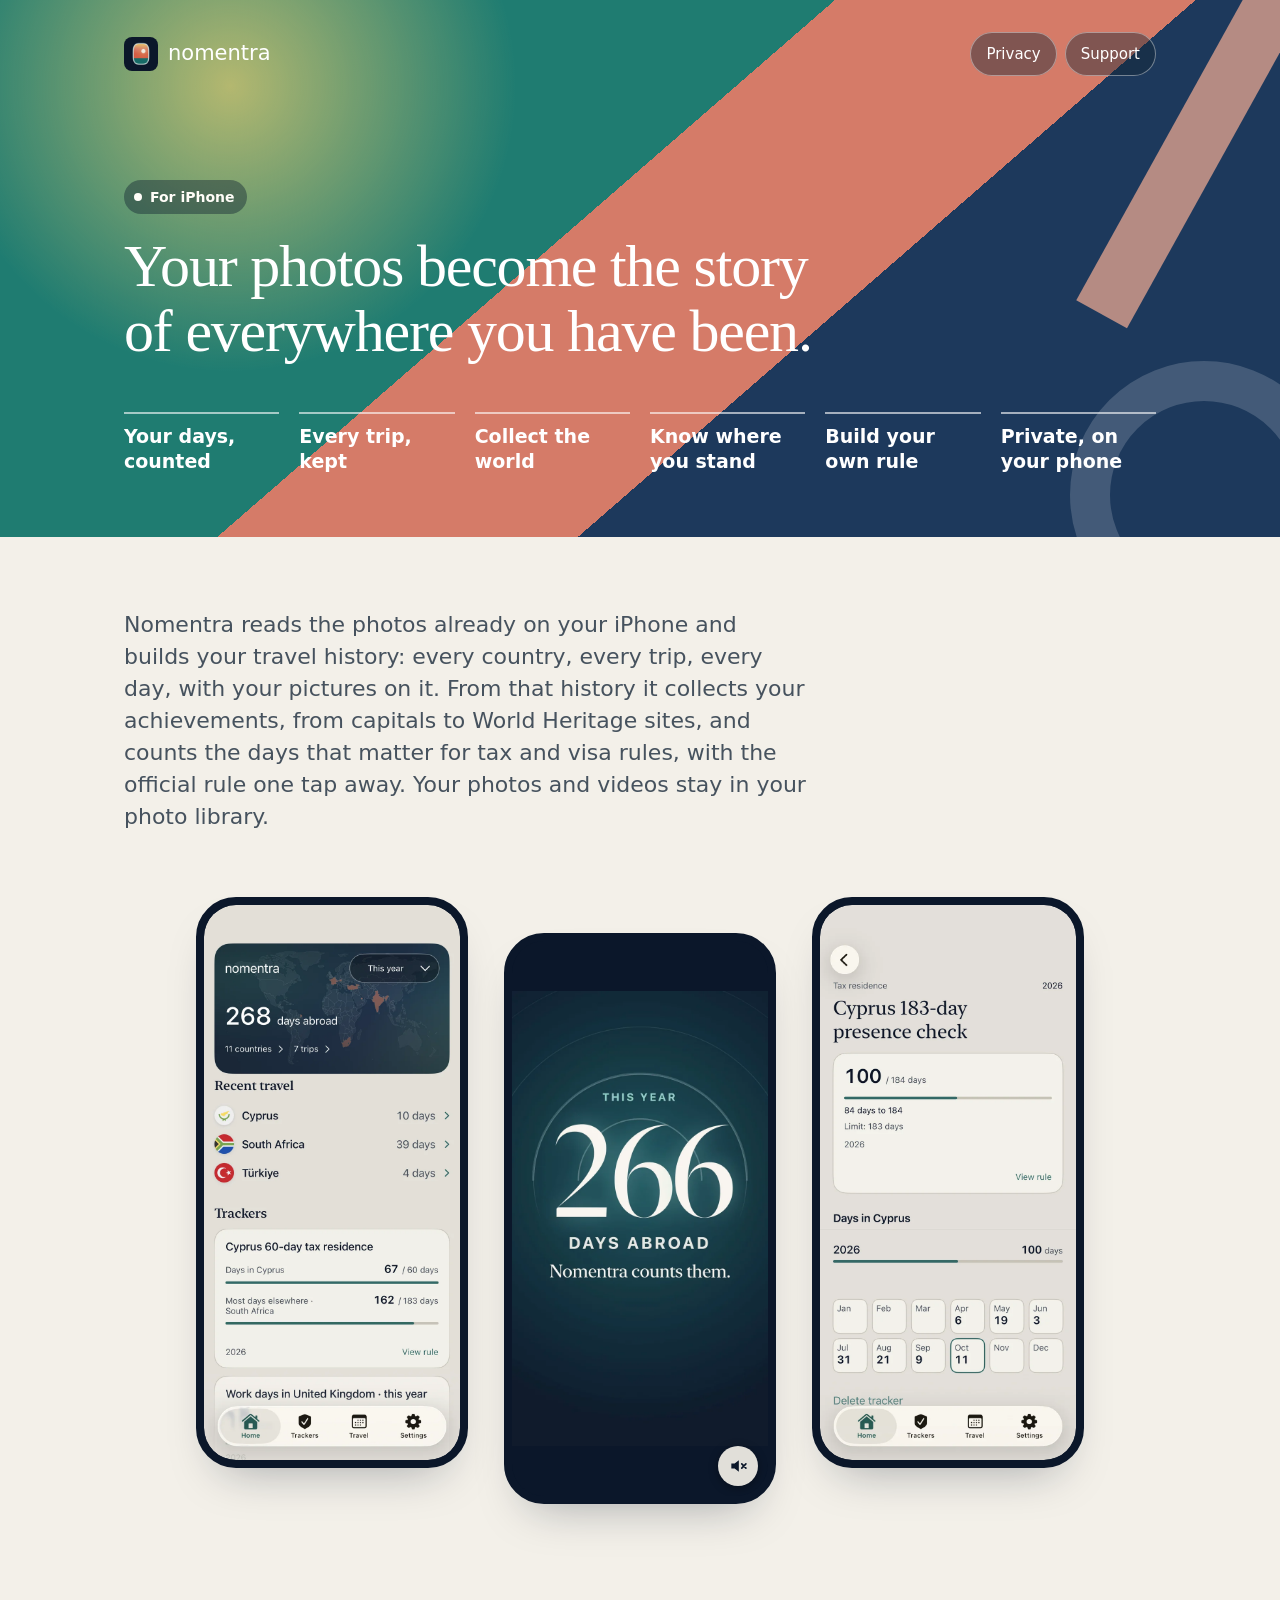
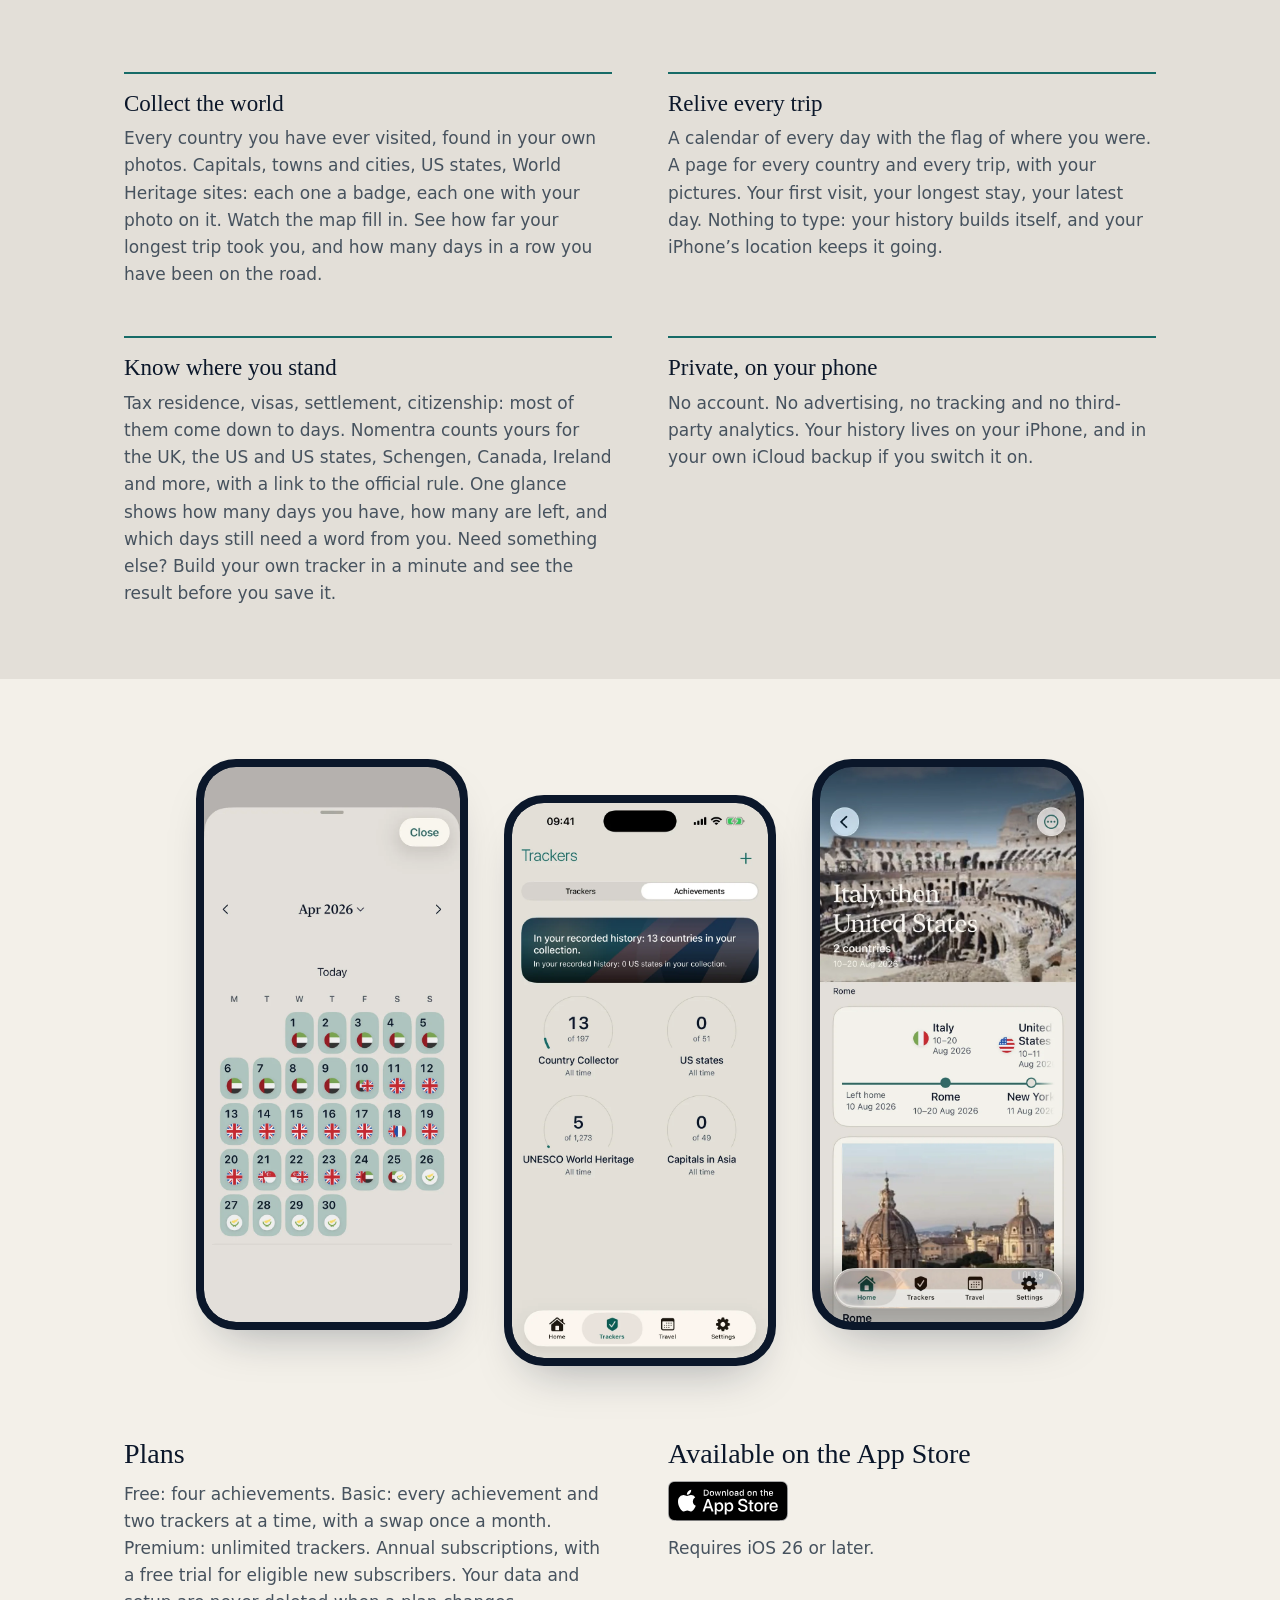
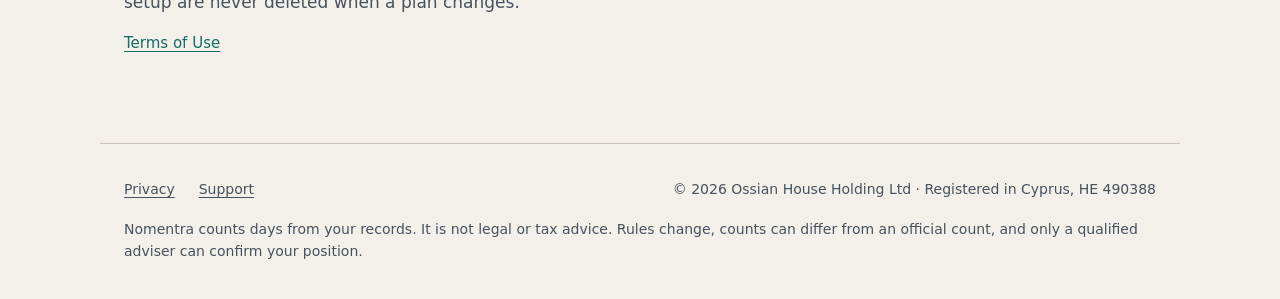
==== index.html @ 5dffaace "Play the video on a loop in the top-middle slot, with a sound button Owner direction: the video repl" ====
<!doctype html>
<html lang="en">
<head>
<meta charset="utf-8">
<meta name="viewport" content="width=device-width, initial-scale=1, viewport-fit=cover">
<title>Nomentra — Your photos become the story of everywhere you have been</title>
<meta name="description" content="Nomentra reads the photos already on your iPhone and builds your travel history: every country, every trip, every day, with your pictures on it.">
<link rel="canonical" href="https://nomentra.app/">
<meta name="theme-color" content="#F3F0E9" media="(prefers-color-scheme: light)">
<meta name="theme-color" content="#0E1521" media="(prefers-color-scheme: dark)">
<link rel="icon" href="/favicon.ico" sizes="48x48">
<link rel="icon" type="image/png" sizes="32x32" href="/favicon-32.png">
<link rel="apple-touch-icon" href="/apple-touch-icon.png">
<meta property="og:type" content="website">
<meta property="og:site_name" content="Nomentra">
<meta property="og:title" content="Nomentra — Your photos become the story of everywhere you have been">
<meta property="og:description" content="Nomentra reads the photos already on your iPhone and builds your travel history: every country, every trip, every day, with your pictures on it. From that history it collects your achievements, from capitals to World Heritage sites, and counts the days that matter for tax and visa rules, with the official rule one tap away. Your photos and videos stay in your photo library.">
<meta property="og:url" content="https://nomentra.app/">
<meta property="og:image" content="https://nomentra.app/assets/og.png">
<meta property="og:image:width" content="1200">
<meta property="og:image:height" content="630">
<meta property="og:image:alt" content="Nomentra. Your photos become the story of everywhere you have been.">
<meta name="twitter:card" content="summary_large_image">
<link rel="stylesheet" href="style.css">
</head>
<body class="home">
<a class="skip" href="#main">Skip to content</a>

<header class="wrap site-head">
  <a class="brand" href="./" aria-current="page"><img src="assets/icon-96.png" width="34" height="34" alt="">Nomentra</a>
  <nav class="site-nav" aria-label="Site">
    <a href="privacy/">Privacy</a>
    <a href="support/">Support</a>
  </nav>
</header>

<main id="main">
  <div class="ribbon band">
    <div class="ribbon-art" aria-hidden="true"><span class="ribbon-ring"></span><span class="ribbon-strip"></span></div>
    <div class="wrap band-hero">
      <p class="status">For iPhone</p>
      <h1>Your photos become the story of everywhere you have been.</h1>
      <ul class="feature-row">
        <li>Your days, counted</li>
        <li>Every trip, kept</li>
        <li>Collect the world</li>
        <li>Know where you stand</li>
        <li>Build your own rule</li>
        <li>Private, on your phone</li>
      </ul>
    </div>
  </div>

  <div class="wrap hero">
    <p class="lede">Nomentra reads the photos already on your iPhone and builds your travel history: every country, every trip, every day, with your pictures on it. From that history it collects your achievements, from capitals to World Heritage sites, and counts the days that matter for tax and visa rules, with the official rule one tap away. Your photos and videos stay in your photo library.</p>
    <figure class="phones">
      <div class="phones-row">
        <div class="phone"><img src="assets/app-home-ribbon.webp?v=20261114" width="786" height="1704" alt="Nomentra Home with travel totals, recent travel and trackers."></div>
        <div class="phone film-phone">
          <video autoplay muted loop playsinline preload="auto" width="720" height="1280" poster="assets/nomentra-film-poster.webp" aria-label="Nomentra video">
            <source src="assets/nomentra-film.mp4" type="video/mp4">
          </video>
          <button class="film-sound" type="button" aria-pressed="false" aria-label="Sound on">
            <svg viewBox="0 0 24 24" width="20" height="20" aria-hidden="true"><path d="M4 9v6h4l5 4V5L8 9H4z" fill="currentColor"/><path class="film-sound-off" d="M16.5 9.5l5 5m0-5l-5 5" stroke="currentColor" stroke-width="2" stroke-linecap="round" fill="none"/><path class="film-sound-on" d="M16 8.5a5 5 0 010 7M18.8 6a8.5 8.5 0 010 12" stroke="currentColor" stroke-width="2" stroke-linecap="round" fill="none"/></svg>
          </button>
        </div>
        <div class="phone"><img src="assets/app-tracker-detail.webp" width="786" height="1704" loading="lazy" alt="The Cyprus 183-day presence check with its count, remaining days and monthly breakdown."></div>
      </div>
    </figure>
  </div>

  <section class="benefits" aria-label="What Nomentra does">
    <div class="wrap">
      <ul class="benefit-grid">
        <li>
          <h2>Collect the world</h2>
          <p>Every country you have ever visited, found in your own photos. Capitals, towns and cities, US states, World Heritage sites: each one a badge, each one with your photo on it. Watch the map fill in. See how far your longest trip took you, and how many days in a row you have been on the road.</p>
        </li>
        <li>
          <h2>Relive every trip</h2>
          <p>A calendar of every day with the flag of where you were. A page for every country and every trip, with your pictures. Your first visit, your longest stay, your latest day. Nothing to type: your history builds itself, and your iPhone’s location keeps it going.</p>
        </li>
        <li>
          <h2>Know where you stand</h2>
          <p>Tax residence, visas, settlement, citizenship: most of them come down to days. Nomentra counts yours for the UK, the US and US states, Schengen, Canada, Ireland and more, with a link to the official rule. One glance shows how many days you have, how many are left, and which days still need a word from you. Need something else? Build your own tracker in a minute and see the result before you save it.</p>
        </li>
        <li>
          <h2>Private, on your phone</h2>
          <p>No account. No advertising, no tracking and no third-party analytics. Your history lives on your iPhone, and in your own iCloud backup if you switch it on.</p>
        </li>
      </ul>
    </div>
  </section>

  <figure class="wrap phones more">
    <div class="phones-row">
      <div class="phone"><img src="assets/app-calendar-month.webp" width="786" height="1704" loading="lazy" alt="A monthly calendar with each day marked by its country flag."></div>
      <div class="phone"><img src="assets/app-achievements.webp" width="786" height="1704" loading="lazy" alt="Achievements in Nomentra: Country Collector, US states, UNESCO World Heritage and Capitals in Asia."></div>
      <div class="phone"><img src="assets/app-trip-page.webp" width="786" height="1704" loading="lazy" alt="A Trip page with its cover photo, dates, countries, stops and photo album."></div>
    </div>
  </figure>

  <div class="wrap closing">
    <section aria-labelledby="plans-title">
      <h2 id="plans-title">Plans</h2>
      <p>Free: four achievements. Basic: every achievement and two trackers at a time, with a swap once a month. Premium: unlimited trackers. Annual subscriptions, with a free trial for eligible new subscribers. Your data and setup are never deleted when a plan changes.</p>
      <p class="note"><a href="https://www.apple.com/legal/internet-services/itunes/dev/stdeula/">Terms of Use</a></p>
    </section>
    <section aria-labelledby="coming-title">
      <h2 id="coming-title">Available on the App Store</h2>
      <p><a class="store-badge" href="https://apps.apple.com/app/id6806285118"><img src="assets/app-store-badge.svg" width="120" height="40" alt="Download on the App Store"></a></p>
      <p>Requires iOS 26 or later.</p>
    </section>
  </div>
</main>

<script>
(function(){var w=document.querySelector('.film-phone');if(!w)return;var v=w.querySelector('video'),b=w.querySelector('.film-sound');
if(window.matchMedia&&matchMedia('(prefers-reduced-motion: reduce)').matches){v.removeAttribute('autoplay');v.pause()}
b.addEventListener('click',function(){v.muted=!v.muted;var on=!v.muted;b.setAttribute('aria-pressed',on?'true':'false');b.setAttribute('aria-label',on?'Sound off':'Sound on');if(v.paused){var r=v.play();if(r&&r.catch)r.catch(function(){})}});})();
</script>

<footer class="wrap site-foot">
  <nav aria-label="Footer">
    <a href="privacy/">Privacy</a>
    <a href="support/">Support</a>
  </nav>
  <span>© 2026 Ossian House Holding Ltd · Registered in Cyprus, HE 490388</span>
  <p class="not-advice">Nomentra counts days from your records. It is not legal or tax advice. Rules change, counts can differ from an official count, and only a qualified adviser can confirm your position.</p>
</footer>
</body>
</html>
---- style.css ----
/* Nomentra web — shared style.
   Palette: the app's approved Phase B roles, values as in
   Nomentra/DesignSystem/DesignSystemColorTokens.swift (light and dark).
   The homepage band is the app's brand ribbon (homeHero roles, the same in
   light and dark, so they have no dark override).
   Type: two families, as in the app — New York (system serif) for titles,
   SF Pro (system sans) for text. No web fonts, scripts or third-party files. */
:root{
  --page:#F3F0E9;      /* phaseBCard — warm cream */
  --band:#E3DFD8;      /* phaseBCanvas — warm stone */
  --ink:#0B172A;       /* phaseBInk */
  --ink-2:#46525E;     /* phaseBSecondaryInk */
  --teal:#176B67;      /* phaseBTeal */
  --teal-soft:#D4E2DC; /* phaseBTealSoft */
  --line:#C9C2B6;      /* phaseBLine */
  --bezel:#0B172A;
  --shadow:0 24px 48px -24px rgba(11,23,42,.35);
  --hero-base:#1F766D;     /* homeHeroBase */
  --hero-teal:#1F7C71;     /* homeHeroTeal */
  --hero-coral:#D57B68;    /* homeHeroCoral */
  --hero-navy:#1D395C;     /* homeHeroNavy */
  --hero-glow:237,207,111; /* homeHeroGlow #EDCF6F */
  --hero-ribbon:245,174,149; /* homeHeroRibbon #F5AE95 */
  --hero-ink:#FFFFFF;      /* homeHeroWhite: the Home hero's text and ring */
  --hero-cream:#FFFDF8;    /* homeHeroCream: the hero tag's text */
  --hero-tag:20,38,51;     /* homeHeroTag #142633: the hero tag's fill */
  --serif:ui-serif,"New York","Iowan Old Style",Palatino,Georgia,serif;
  --sans:-apple-system,BlinkMacSystemFont,"SF Pro Text",system-ui,"Segoe UI",Roboto,sans-serif;
  color-scheme:light dark;
}
@media (prefers-color-scheme: dark){
  :root{
    --page:#0E1521; --band:#151E2C; --ink:#F1EEE6; --ink-2:#9BA3B0;
    --teal:#63B5AD; --teal-soft:#15302D; --line:#25314A;
    --bezel:#2B3852; --shadow:0 24px 48px -24px rgba(0,0,0,.7);
  }
}

*,*::before,*::after{box-sizing:border-box}
html{-webkit-text-size-adjust:100%;text-size-adjust:100%}
body{
  margin:0; background:var(--page); color:var(--ink);
  font-family:var(--sans); font-size:17px; line-height:1.6;
  -webkit-font-smoothing:antialiased;
}
img{max-width:100%;height:auto;display:block}
a{color:var(--teal);text-decoration:underline;text-decoration-thickness:1px;text-underline-offset:3px}
a:hover{text-decoration-thickness:2px}
:focus-visible{outline:2px solid var(--teal);outline-offset:3px;border-radius:4px}
h1,h2,h3{font-family:var(--serif);color:var(--ink);margin:0;text-wrap:balance}
p{margin:0 0 14px}
p:last-child{margin-bottom:0}

.skip{position:absolute;left:-9999px;top:0;background:var(--ink);color:var(--page);padding:10px 14px;border-radius:0 0 10px 0;z-index:10}
.skip:focus{left:0}

.wrap{
  max-width:1080px;margin:0 auto;
  padding-left:max(24px,env(safe-area-inset-left));
  padding-right:max(24px,env(safe-area-inset-right));
}
.narrow{max-width:728px}

/* Header */
.site-head{display:flex;align-items:center;justify-content:space-between;gap:16px;padding-top:24px;padding-bottom:24px}
.brand{display:inline-flex;align-items:center;gap:10px;min-height:44px;color:var(--ink);text-decoration:none;font-family:var(--serif);font-size:21px;font-weight:600;letter-spacing:-.2px}
.brand img{width:34px;height:34px;border-radius:8px}
.site-nav{display:flex;gap:4px;margin-right:-10px}
.site-nav a{color:var(--ink-2);text-decoration:none;font-size:15px;padding:10px 10px;border-radius:8px}
.site-nav a:hover,.site-nav a[aria-current="page"]{color:var(--ink)}
.site-nav a[aria-current="page"]{text-decoration:underline;text-underline-offset:6px;text-decoration-color:var(--teal);text-decoration-thickness:2px}

/* Home — hero */
.hero{display:grid;gap:44px;padding-top:28px;padding-bottom:64px}
.status{display:inline-flex;align-items:center;gap:8px;margin:0 0 20px;padding:6px 12px 6px 10px;border:1px solid var(--line);border-radius:999px;font-size:14px;font-weight:600;color:var(--ink)}
.status::before{content:"";width:8px;height:8px;border-radius:50%;background:var(--teal)}
.hero h1,.band h1{font-size:clamp(42px,9.5vw,72px);line-height:1.04;font-weight:500;letter-spacing:-.02em;margin-bottom:20px}
.lede{font-size:clamp(19px,2.4vw,22px);line-height:1.45;color:var(--ink-2);max-width:31em;margin:0}

.phones{margin:0;display:flex;flex-direction:column;align-items:center}
.phones-row{display:flex;justify-content:center;align-items:flex-start;gap:14px;width:100%}
.phone{flex:0 1 272px;min-width:0;border:7px solid var(--bezel);border-radius:34px;overflow:hidden;background:var(--bezel);box-shadow:var(--shadow)}
.phone img{width:100%;aspect-ratio:786/1704;border-radius:27px}
.phone:nth-child(2){margin-top:36px}
.film-phone{position:relative}
.film-phone video{display:block;width:100%;height:auto;aspect-ratio:786/1704;object-fit:contain;background:#0B172A;border-radius:27px}
.film-sound{position:absolute;right:10px;bottom:10px;width:40px;height:40px;padding:0;border:0;border-radius:50%;display:grid;place-items:center;background:rgba(243,240,233,.92);color:#0B172A;cursor:pointer;box-shadow:0 2px 10px rgba(0,0,0,.35)}
.film-sound .film-sound-on{display:none}
.film-sound[aria-pressed="true"] .film-sound-on{display:inline}
.film-sound[aria-pressed="true"] .film-sound-off{display:none}
.phone:nth-child(3){display:none}
.phones figcaption{margin-top:18px;font-size:13px;color:var(--ink-2);text-align:center}
.phones.more{margin:0 auto;padding-top:56px}
.phones.more .phones-row{flex-wrap:wrap;row-gap:20px}
.phones.more .phone{flex:0 1 calc(50% - 7px);max-width:272px}
.phones.more .phone:nth-child(2){margin-top:0}
.phones.more .phone:nth-child(3){display:block}

/* Home — ribbon band. RibbonArtwork.swift at rest, single style: a 139deg
   gradient with hard stops (teal 0-44 %, coral 44-63 %, navy 63-100 %), the
   glow at 18 % 16 % fading by 25 % of the farthest-corner radius, a 268 px
   ring (40 px border at 0.17) centred 76 px from the right and 42 px from the
   bottom, and a 58 x 410 px ribbon at 0.70 centred 79 px from the right and
   135 px from the top, turned 29deg. Sizes are points in the app and CSS
   pixels here. As on Home, the wordmark sits top left over the glow and the
   words sit low, clear of the glow and the ribbon. Small text on the ribbon
   sits on the hero country tag's fill (homeHeroTag at 0.44); the links add
   the period menu's white 0.4 edge. That keeps it at 4.5:1 or more over
   every part of the artwork; the words in the band are large text (3:1). */
.ribbon{position:relative;overflow:hidden;isolation:isolate;background:var(--hero-base);color:var(--hero-ink)}
.ribbon-art{position:absolute;inset:0;z-index:-1;overflow:hidden;pointer-events:none}
.ribbon-art::before{content:"";position:absolute;inset:0;background:
  radial-gradient(circle farthest-corner at 18% 16%,rgba(var(--hero-glow),.72) 0%,rgba(var(--hero-glow),0) 25%),
  linear-gradient(139deg,var(--hero-teal) 0 44%,var(--hero-coral) 44% 63%,var(--hero-navy) 63% 100%)}
.ribbon-ring{position:absolute;width:268px;height:268px;right:-58px;bottom:-92px;border:40px solid rgba(255,255,255,.17);border-radius:50%}
.ribbon-strip{position:absolute;width:58px;height:410px;right:50px;top:-70px;transform:rotate(29deg);background:rgba(var(--hero-ribbon),.70)}
.home .site-head{position:absolute;top:0;left:0;right:0;z-index:1}
.home .site-head .brand{color:var(--hero-ink);font-family:var(--sans);font-weight:400;letter-spacing:0;text-transform:lowercase}
.home .site-head .site-nav{gap:8px;margin-right:0}
.home .site-head .site-nav a{display:inline-flex;align-items:center;min-height:44px;padding:0 16px;border-radius:999px;color:var(--hero-ink);background:rgba(var(--hero-tag),.44);box-shadow:inset 0 0 0 1px rgba(255,255,255,.4)}
.home .site-head .site-nav a:hover{text-decoration:underline;text-underline-offset:4px}
.home .site-head :focus-visible,.band :focus-visible{outline-color:var(--hero-ink)}
.band{padding-top:92px}
.band-hero{padding-top:188px;padding-bottom:44px}
.band .status{border:0;background:rgba(var(--hero-tag),.44);color:var(--hero-cream)}
.band .status::before{background:var(--hero-cream)}
.band h1{color:var(--hero-ink);font-size:clamp(36px,7.5vw,60px);line-height:1.08;max-width:18em}
.feature-row{list-style:none;margin:36px 0 0;padding:0;display:grid;grid-template-columns:repeat(2,minmax(0,1fr));gap:18px 20px}
.feature-row li{border-top:2px solid rgba(255,255,255,.6);padding-top:10px;font-size:19px;font-weight:700;line-height:1.3}
.band + .hero{padding-top:40px}

/* Home — benefits */
.benefits{background:var(--band);padding-top:56px;padding-bottom:56px}
.benefit-grid{display:grid;gap:32px;list-style:none;margin:0;padding:0}
.benefit-grid li{border-top:2px solid var(--teal);padding-top:16px}
.benefit-grid h2{font-size:23px;line-height:1.2;font-weight:500;margin-bottom:8px}
.benefit-grid p{color:var(--ink-2);max-width:34em}

/* Home — closing */
.closing{display:grid;gap:36px;padding-top:56px;padding-bottom:64px}
.closing h2{font-size:28px;line-height:1.15;font-weight:500;margin-bottom:10px}
.closing p{color:var(--ink-2);max-width:32em}
.closing .note{font-size:15px;max-width:none}

/* Document pages */
.doc{padding-top:20px;padding-bottom:72px}
.doc h1{font-size:clamp(34px,6.5vw,46px);line-height:1.1;font-weight:500;letter-spacing:-.015em;margin-bottom:10px}
.doc .updated{font-size:14px;color:var(--ink-2);margin:0 0 28px}
.doc .intro{font-size:19px;line-height:1.5;color:var(--ink-2);margin-bottom:28px}
.doc section{padding-top:28px;margin-top:28px;border-top:1px solid var(--line)}
.doc h2{font-size:24px;line-height:1.2;font-weight:500;margin-bottom:12px;scroll-margin-top:16px}
.doc h3{font-family:var(--sans);font-size:17px;font-weight:600;margin:20px 0 6px}
.doc ul{margin:0 0 14px;padding-left:22px}
.doc li{margin-bottom:6px}
.doc li::marker{color:var(--teal)}
.doc section.panel{background:var(--band);border:0;border-radius:20px;padding:20px 22px;margin-top:0}
.panel h2{font-size:21px}
.panel ul{margin-bottom:0}
.toc{columns:2;column-gap:28px;font-size:15px;list-style:none;padding:0;margin:0}
.doc .toc{padding-left:0}
.toc li{margin-bottom:8px;break-inside:avoid}
.mail{display:inline-block;font-family:var(--serif);font-size:clamp(22px,5.6vw,30px);font-weight:500;letter-spacing:-.01em;overflow-wrap:anywhere;padding:6px 0}

/* Footer */
.site-foot .not-advice{flex-basis:100%;margin:0;font-size:14px;color:var(--ink-2)}
.site-foot{border-top:1px solid var(--line);padding-top:24px;padding-bottom:max(36px,env(safe-area-inset-bottom));color:var(--ink-2);font-size:14px;display:flex;flex-wrap:wrap;gap:8px 20px;justify-content:space-between;align-items:center}
.site-foot nav{display:flex;gap:4px;margin-left:-10px}
.site-foot a{color:var(--ink-2);padding:10px;border-radius:8px}
.site-foot a:hover{color:var(--ink)}
.site-foot span a{display:inline-block;padding:12px 0}

@media (max-width:639px){
  .hero .phones-row{flex-wrap:wrap;row-gap:20px}
  .hero .phone{flex-basis:calc(50% - 7px);max-width:272px}
  .hero .phone:nth-child(3){display:block}
}
@media (min-width:640px){
  .phone:nth-child(3){display:block}
  .phones-row{gap:20px}
  .phones.more .phones-row{flex-wrap:nowrap}
  .phones.more .phone{flex:0 1 272px}
  .phones.more .phone:nth-child(2){margin-top:36px}
  .benefit-grid{grid-template-columns:repeat(2,minmax(0,1fr));gap:36px 32px}
}
@media (min-width:860px){
  .site-head{padding-top:32px;padding-bottom:32px}
  .band{padding-top:108px}
  .band-hero{padding-top:72px;padding-bottom:64px}
  .feature-row{grid-template-columns:repeat(6,minmax(0,1fr));margin-top:48px}
  .band + .hero{padding-top:72px}
  .hero{gap:64px;padding-top:48px;padding-bottom:96px}
  .phones-row{gap:36px}
  .phone{border-width:8px;border-radius:40px}
  .phone img,.film-phone video{border-radius:32px}
  .benefits{padding-top:72px;padding-bottom:72px}
  .benefit-grid{gap:48px 56px}
  .phones.more{padding-top:80px}
  .closing{grid-template-columns:repeat(2,minmax(0,1fr));gap:40px 56px;padding-top:72px;padding-bottom:88px}
  .closing .note{grid-column:1 / -1}
  .doc{padding-top:32px;padding-bottom:96px}
}
@media (max-width:359px){
  .site-head{gap:8px}
  .brand{font-size:19px;gap:8px}
  .brand img{width:30px;height:30px;border-radius:7px}
  .site-nav{gap:0}
  .site-nav a{padding:10px 7px}
  .home .site-head .site-nav{gap:4px}
  .home .site-head .site-nav a{padding:0 10px}
}
@media (max-width:420px){
  .toc{columns:1}
  .phone{border-width:5px;border-radius:26px}
  .phone img,.film-phone video{border-radius:21px}
  .phones-row{gap:10px}
  .phone:nth-child(2){margin-top:24px}
}
@media print{
  .site-nav,.skip{display:none}
  body{background:#fff;color:#000}
}
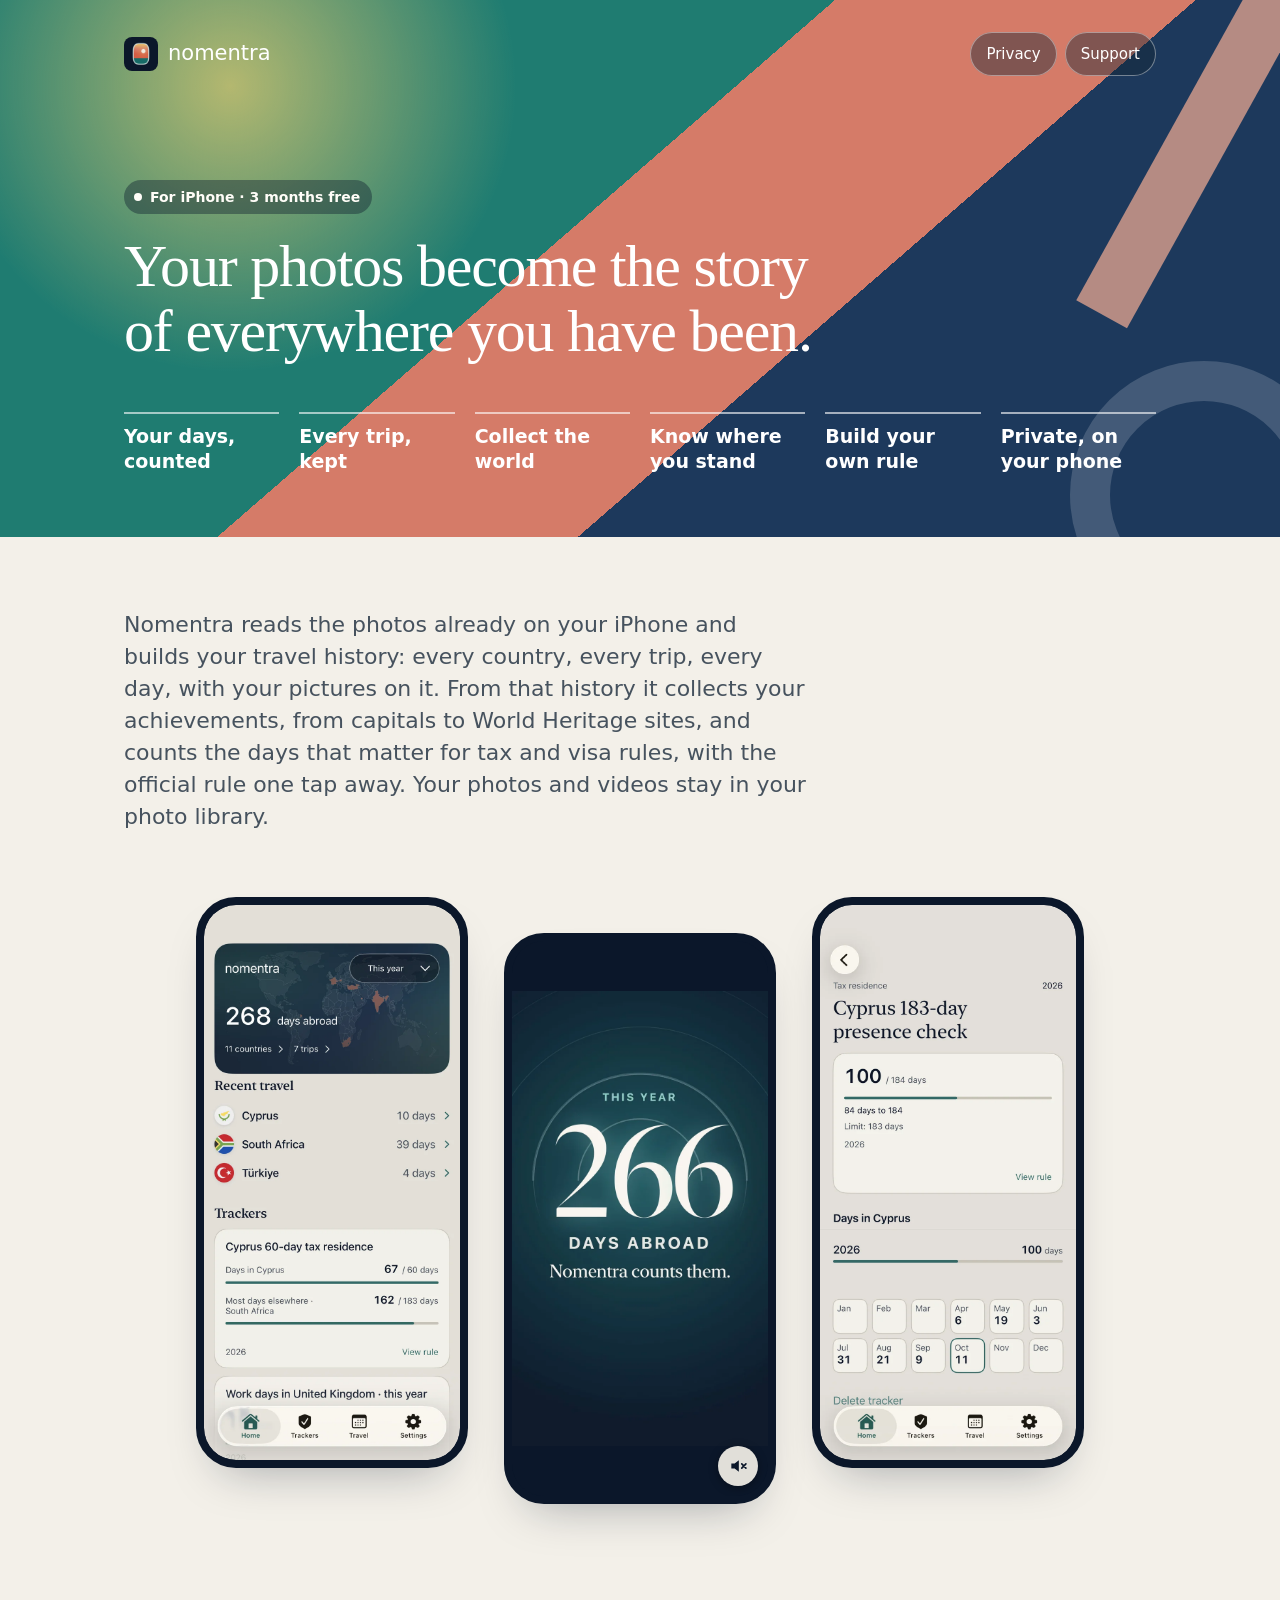
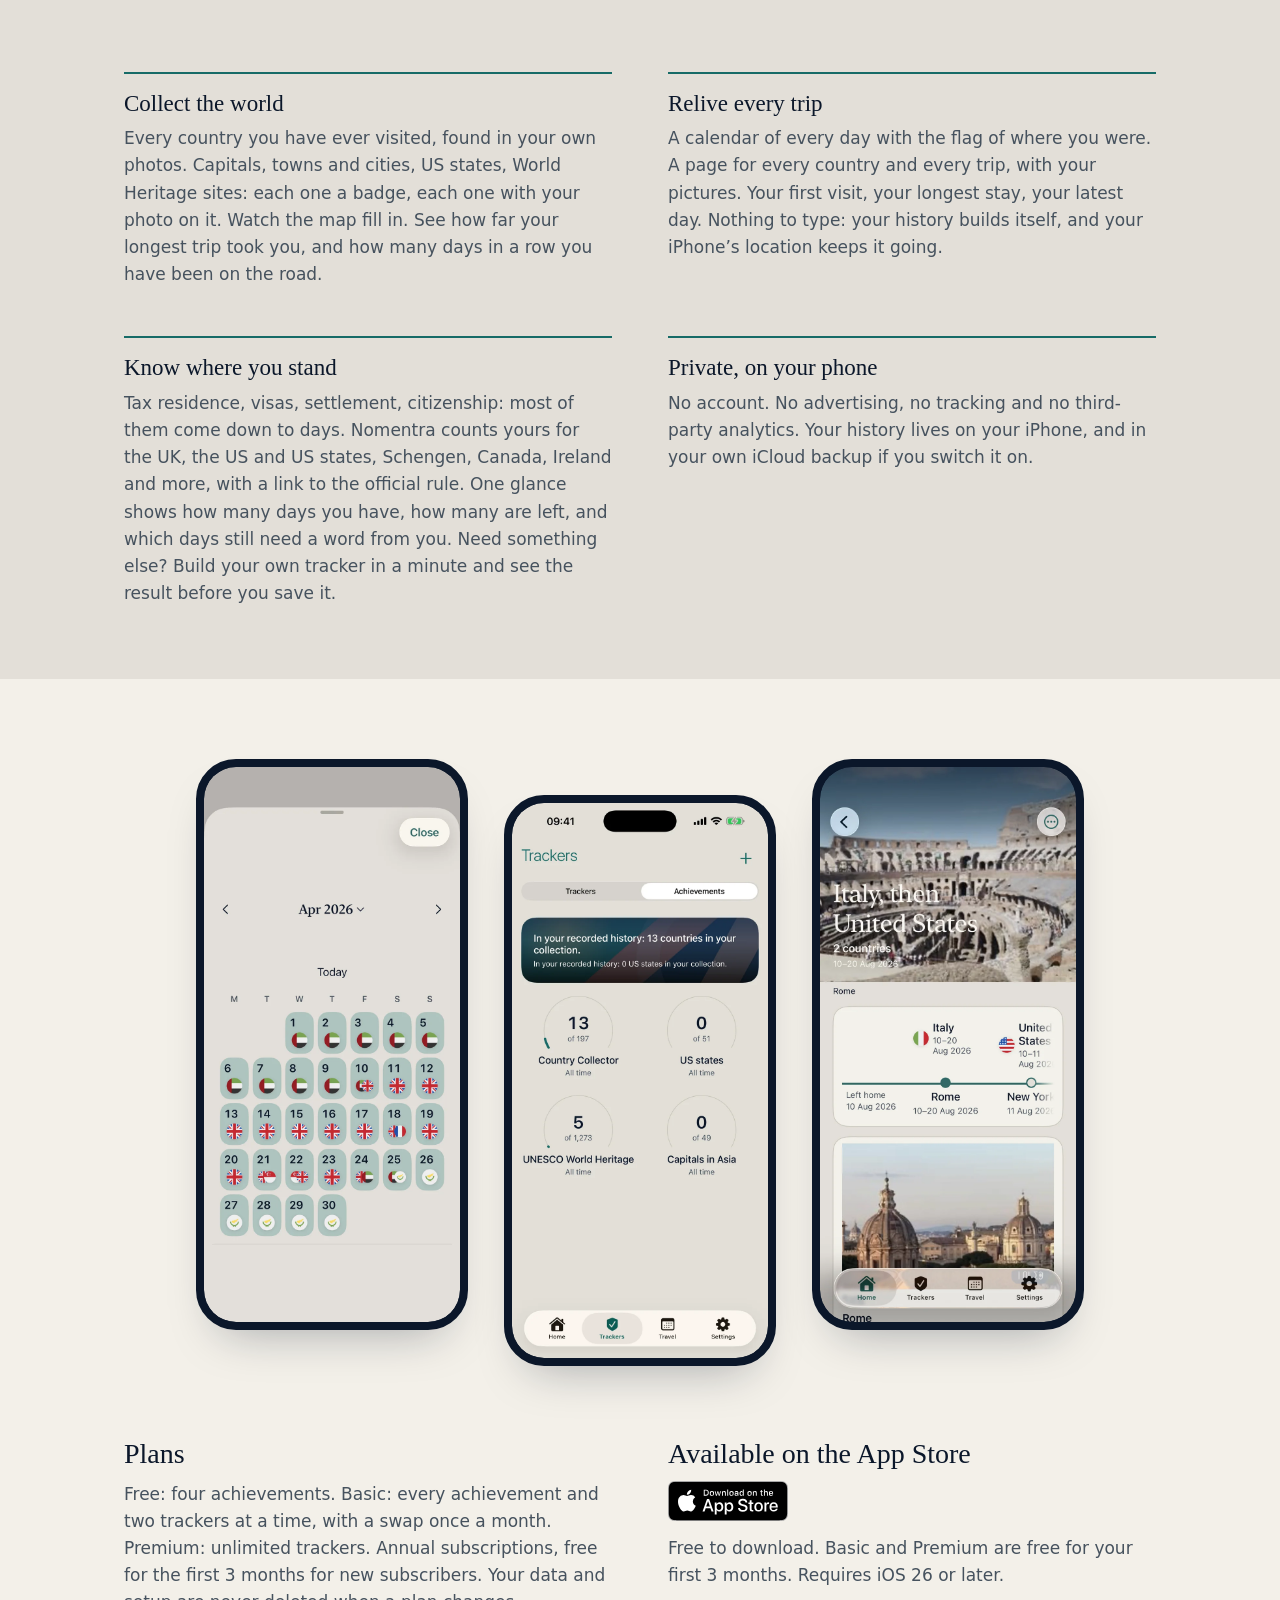
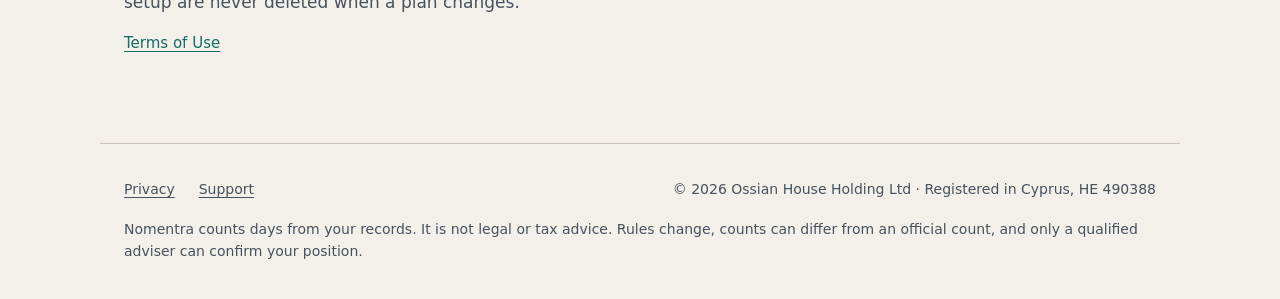
==== commit caf41fe8: "Say the three free months at the top, in Plans and beside the store badge Text only, no layout chang" ====
--- a/index.html
+++ b/index.html
@@ -38,7 +38,7 @@
   <div class="ribbon band">
     <div class="ribbon-art" aria-hidden="true"><span class="ribbon-ring"></span><span class="ribbon-strip"></span></div>
     <div class="wrap band-hero">
-      <p class="status">For iPhone</p>
+      <p class="status">For iPhone · 3 months free</p>
       <h1>Your photos become the story of everywhere you have been.</h1>
       <ul class="feature-row">
         <li>Your days, counted</li>
@@ -103,13 +103,13 @@
   <div class="wrap closing">
     <section aria-labelledby="plans-title">
       <h2 id="plans-title">Plans</h2>
-      <p>Free: four achievements. Basic: every achievement and two trackers at a time, with a swap once a month. Premium: unlimited trackers. Annual subscriptions, with a free trial for eligible new subscribers. Your data and setup are never deleted when a plan changes.</p>
+      <p>Free: four achievements. Basic: every achievement and two trackers at a time, with a swap once a month. Premium: unlimited trackers. Annual subscriptions, free for the first 3 months for new subscribers. Your data and setup are never deleted when a plan changes.</p>
       <p class="note"><a href="https://www.apple.com/legal/internet-services/itunes/dev/stdeula/">Terms of Use</a></p>
     </section>
     <section aria-labelledby="coming-title">
       <h2 id="coming-title">Available on the App Store</h2>
       <p><a class="store-badge" href="https://apps.apple.com/app/id6806285118"><img src="assets/app-store-badge.svg" width="120" height="40" alt="Download on the App Store"></a></p>
-      <p>Requires iOS 26 or later.</p>
+      <p>Free to download. Basic and Premium are free for your first 3 months. Requires iOS 26 or later.</p>
     </section>
   </div>
 </main>
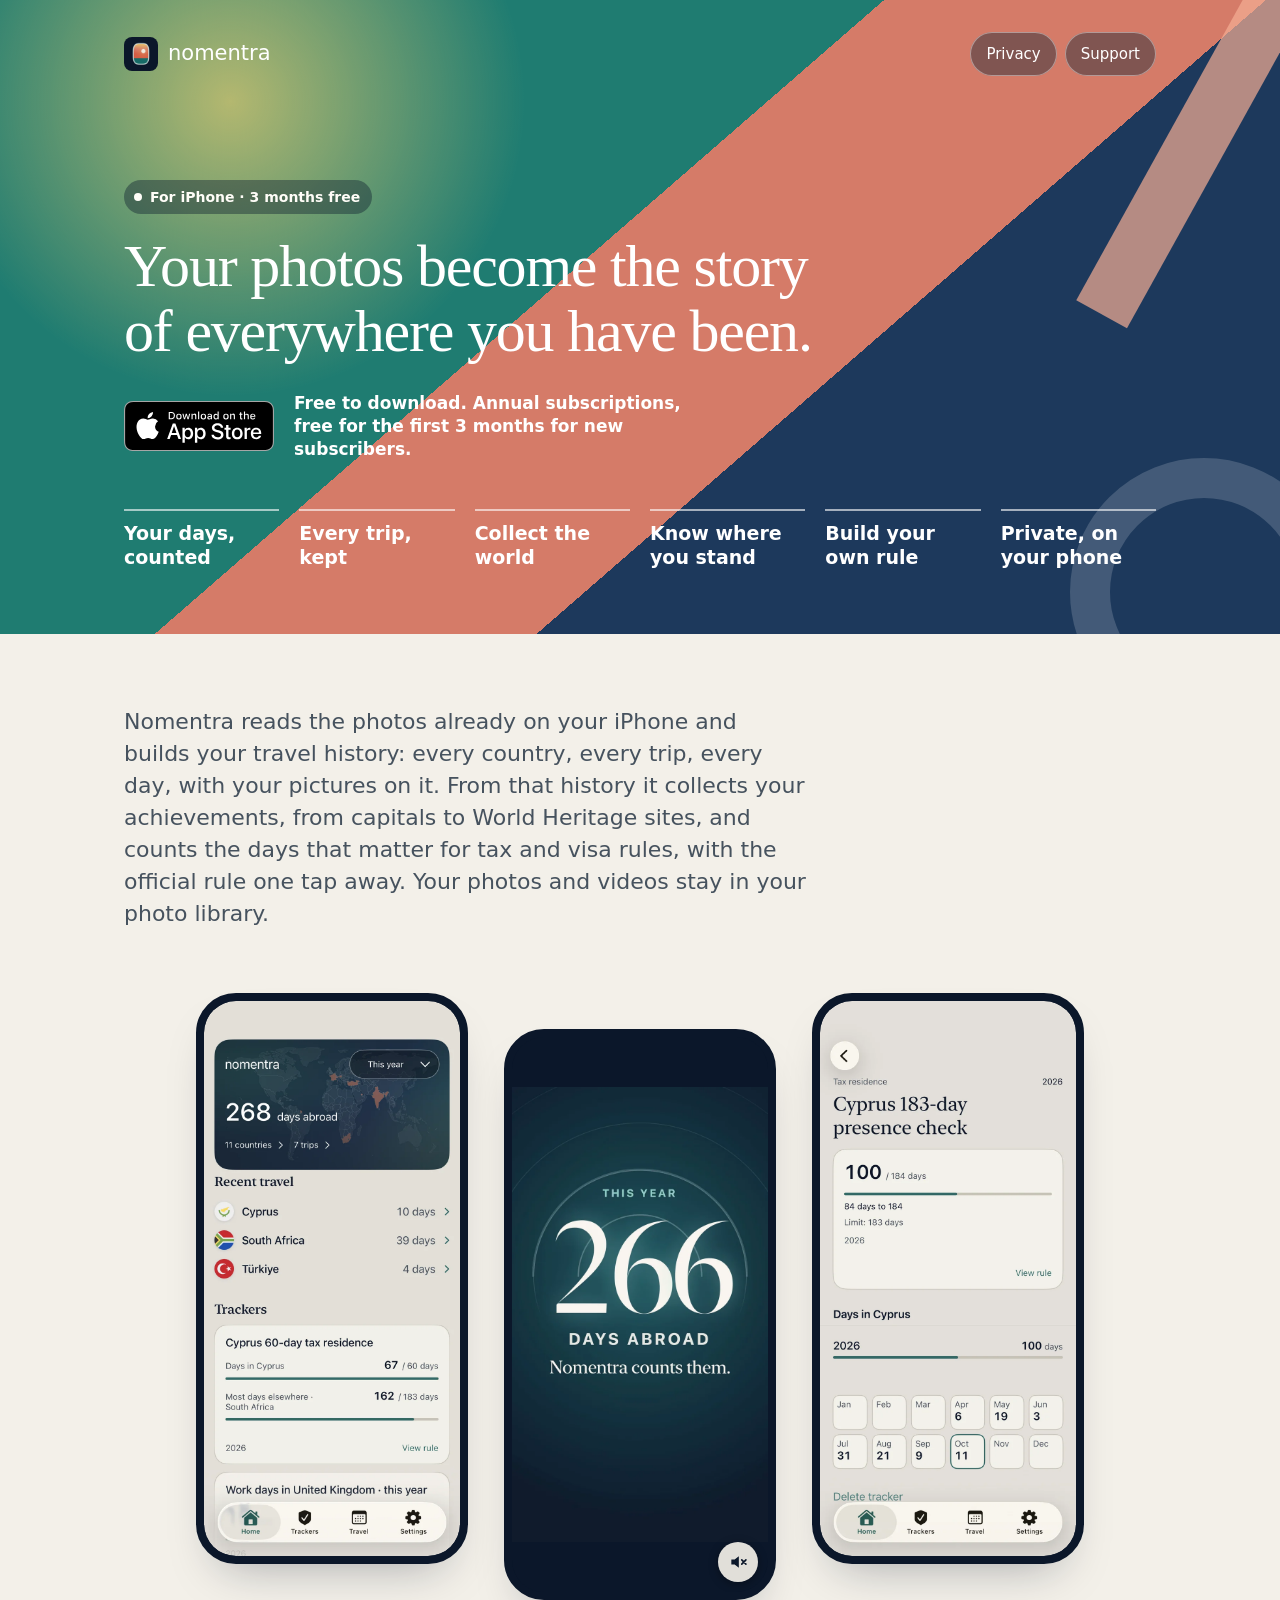
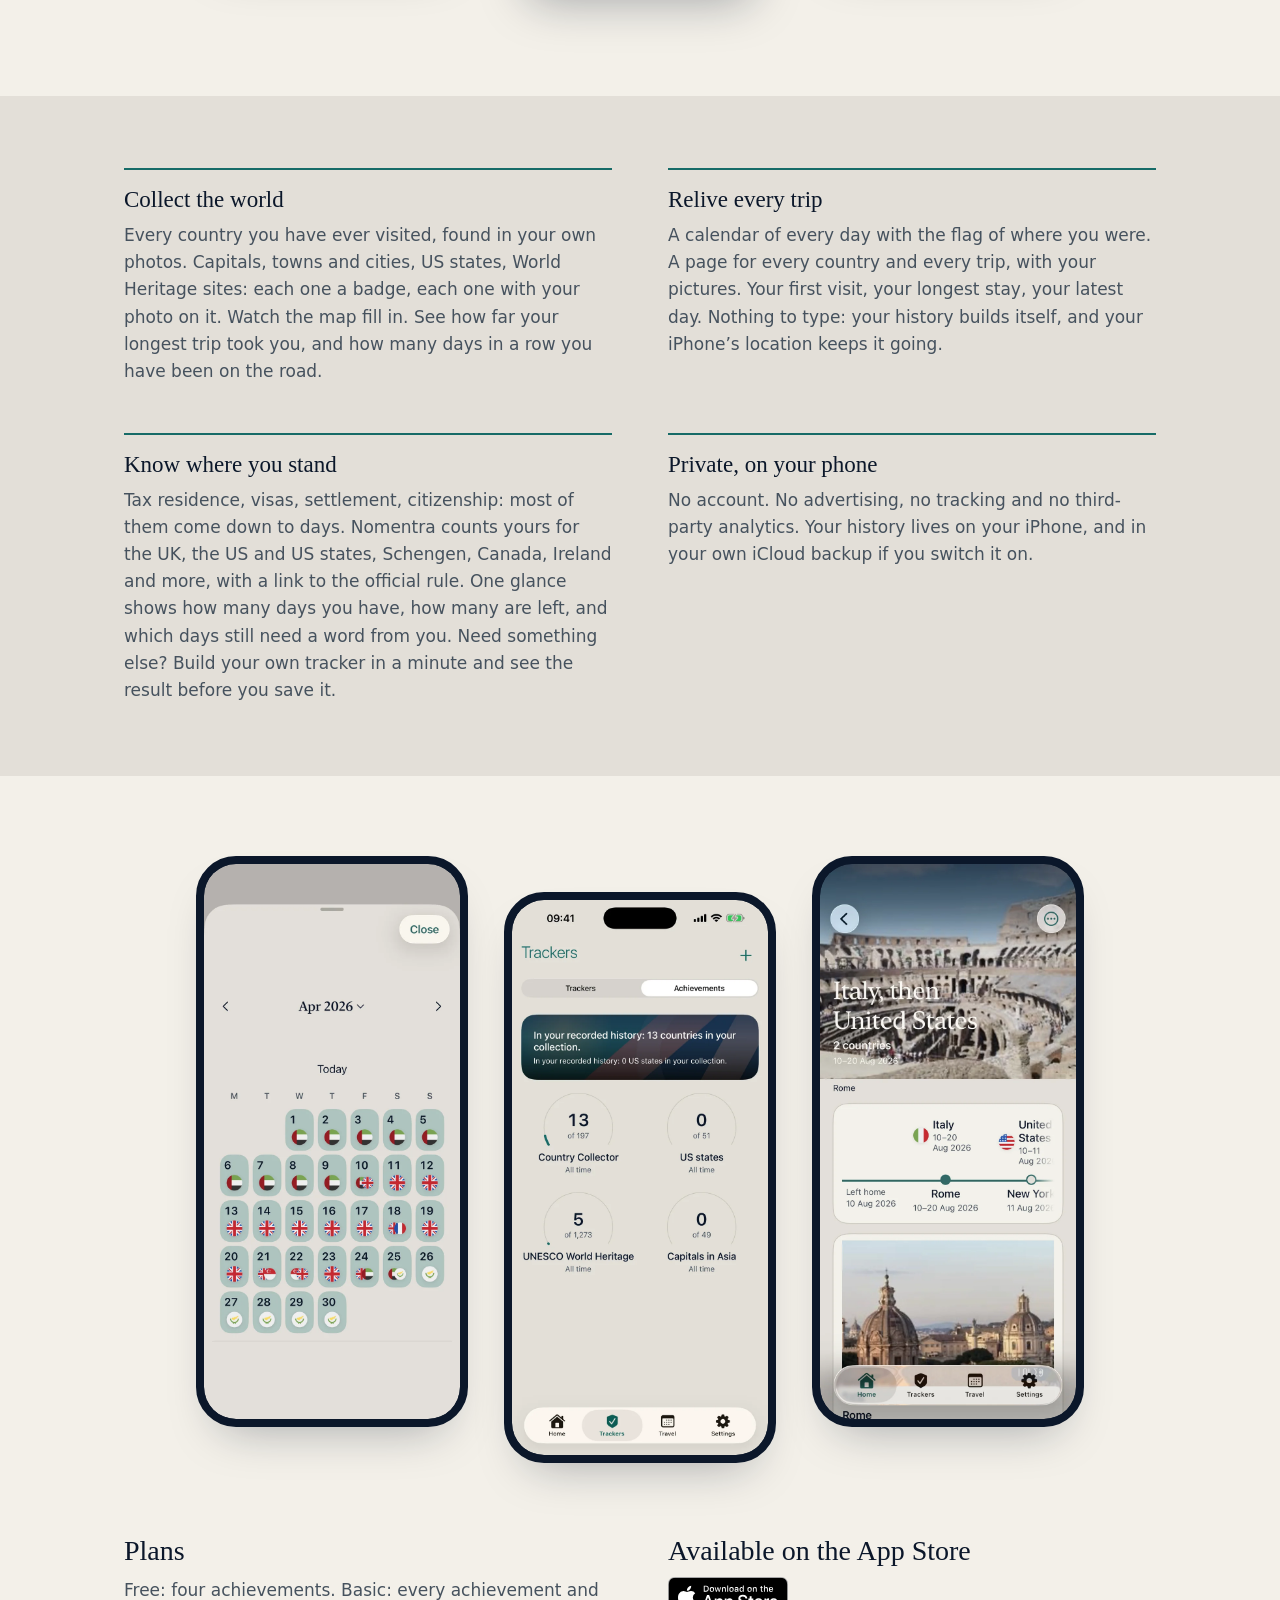
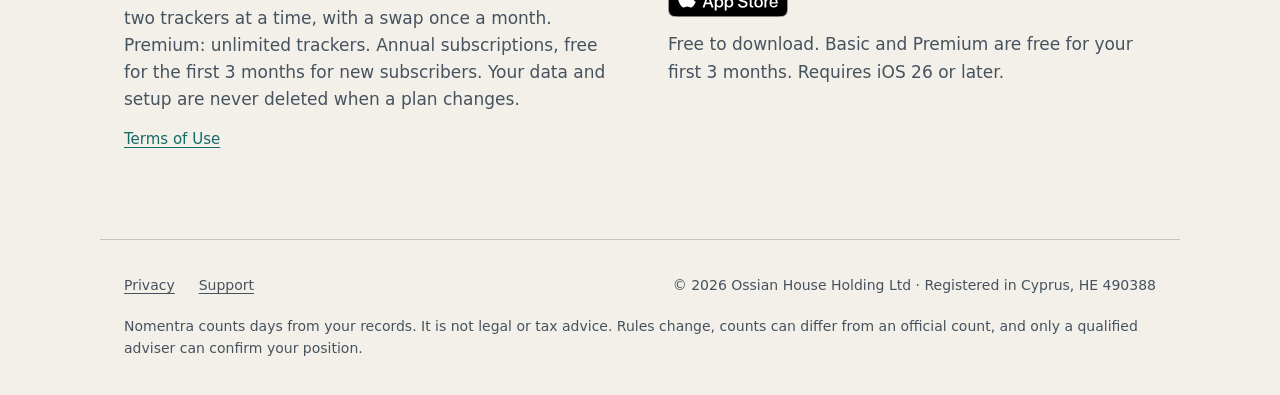
==== commit 14f8cf18: "Put the App Store badge and the three free months in the top section One row added under the headlin" ====
--- a/index.html
+++ b/index.html
@@ -40,6 +40,10 @@
     <div class="wrap band-hero">
       <p class="status">For iPhone · 3 months free</p>
       <h1>Your photos become the story of everywhere you have been.</h1>
+      <div class="hero-get">
+        <a class="store-badge" href="https://apps.apple.com/app/id6806285118"><img src="assets/app-store-badge.svg" width="150" height="50" alt="Download on the App Store"></a>
+        <p>Free to download. Annual subscriptions, free for the first 3 months for new subscribers.</p>
+      </div>
       <ul class="feature-row">
         <li>Your days, counted</li>
         <li>Every trip, kept</li>
--- a/style.css
+++ b/style.css
@@ -125,6 +125,9 @@
 .band .status{border:0;background:rgba(var(--hero-tag),.44);color:var(--hero-cream)}
 .band .status::before{background:var(--hero-cream)}
 .band h1{color:var(--hero-ink);font-size:clamp(36px,7.5vw,60px);line-height:1.08;max-width:18em}
+.hero-get{display:flex;flex-wrap:wrap;align-items:center;gap:14px 20px;margin:28px 0 0}
+.hero-get .store-badge{display:inline-flex}
+.hero-get p{margin:0;max-width:24em;font-size:17px;font-weight:600;line-height:1.35;color:var(--hero-ink)}
 .feature-row{list-style:none;margin:36px 0 0;padding:0;display:grid;grid-template-columns:repeat(2,minmax(0,1fr));gap:18px 20px}
 .feature-row li{border-top:2px solid rgba(255,255,255,.6);padding-top:10px;font-size:19px;font-weight:700;line-height:1.3}
 .band + .hero{padding-top:40px}
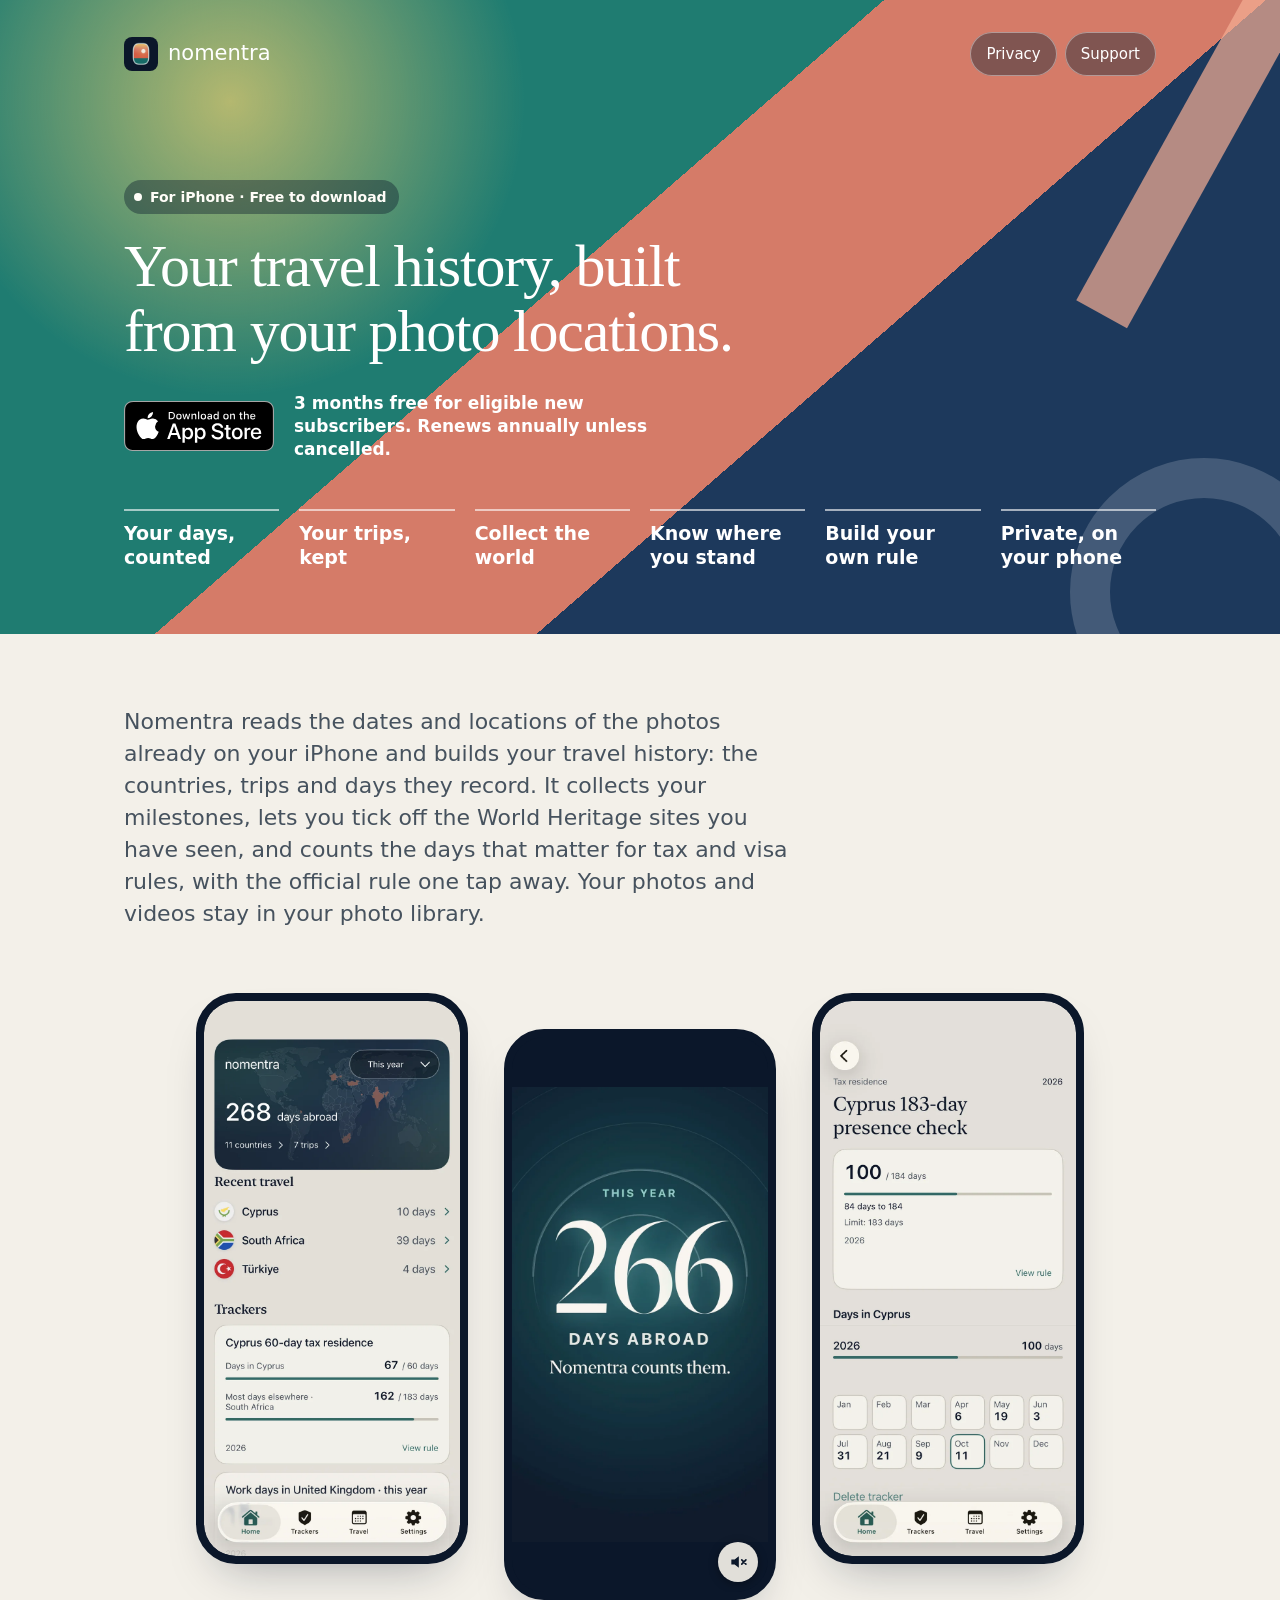
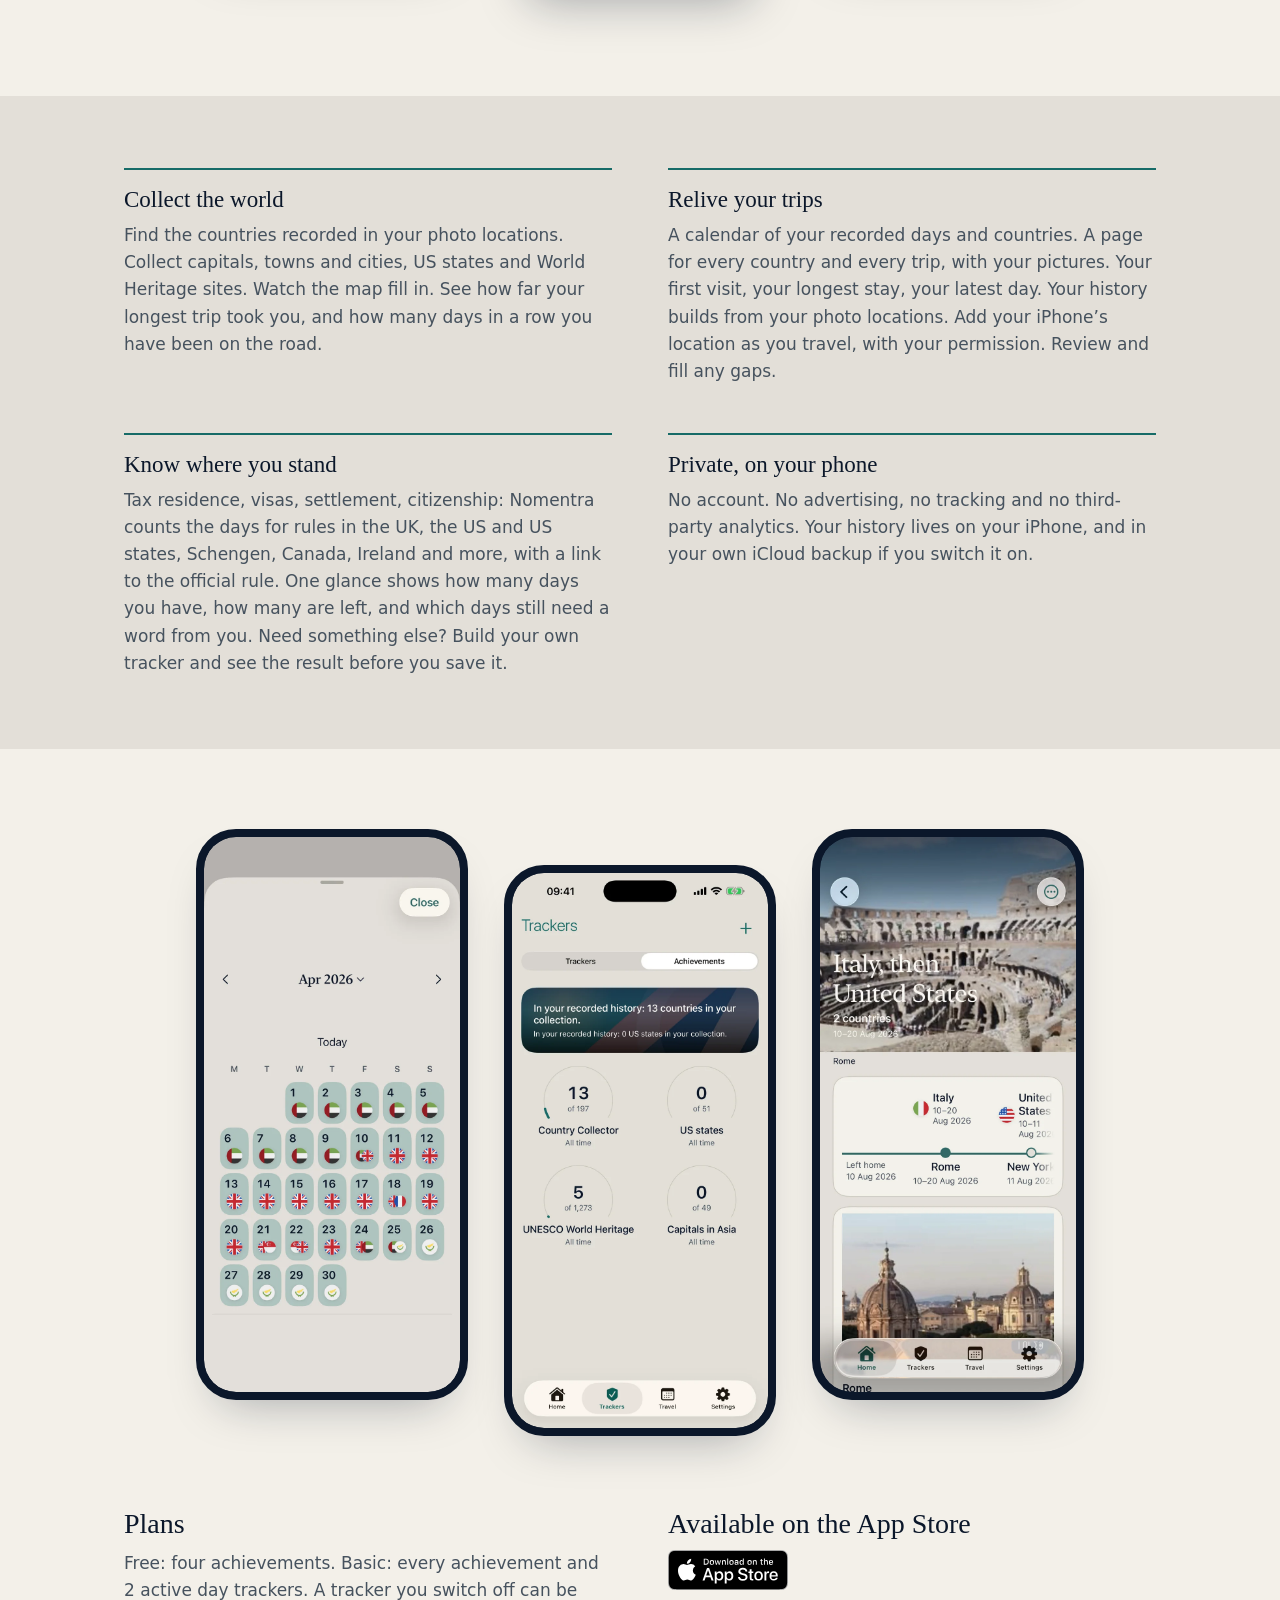
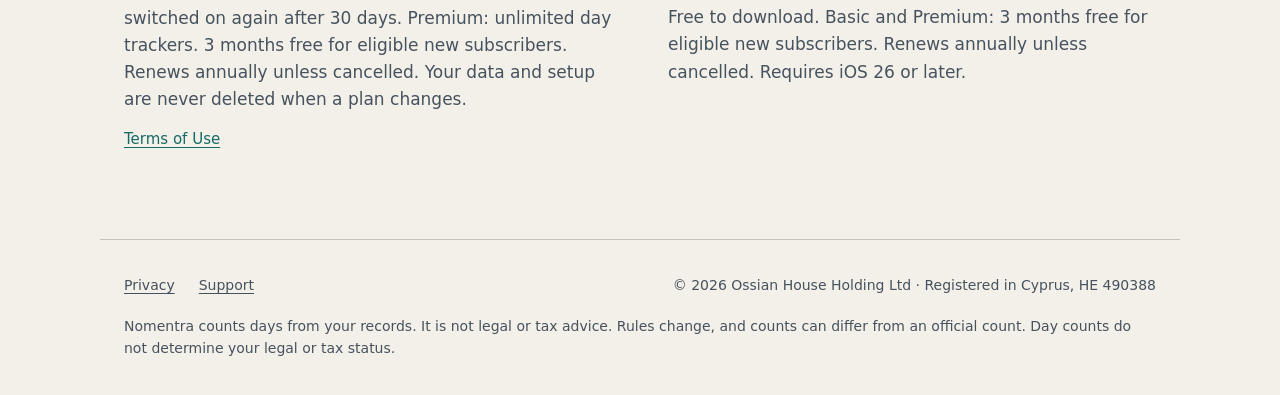
==== commit a5cc3c8d: "Make every website sentence match what the app's code does Codex checked every public claim against " ====
--- a/index.html
+++ b/index.html
@@ -3,8 +3,8 @@
 <head>
 <meta charset="utf-8">
 <meta name="viewport" content="width=device-width, initial-scale=1, viewport-fit=cover">
-<title>Nomentra — Your photos become the story of everywhere you have been</title>
-<meta name="description" content="Nomentra reads the photos already on your iPhone and builds your travel history: every country, every trip, every day, with your pictures on it.">
+<title>Nomentra — Your travel history, built from your photo locations</title>
+<meta name="description" content="Nomentra reads the dates and locations of the photos already on your iPhone and builds your travel history: the countries, trips and days they record.">
 <link rel="canonical" href="https://nomentra.app/">
 <meta name="theme-color" content="#F3F0E9" media="(prefers-color-scheme: light)">
 <meta name="theme-color" content="#0E1521" media="(prefers-color-scheme: dark)">
@@ -13,13 +13,13 @@
 <link rel="apple-touch-icon" href="/apple-touch-icon.png">
 <meta property="og:type" content="website">
 <meta property="og:site_name" content="Nomentra">
-<meta property="og:title" content="Nomentra — Your photos become the story of everywhere you have been">
-<meta property="og:description" content="Nomentra reads the photos already on your iPhone and builds your travel history: every country, every trip, every day, with your pictures on it. From that history it collects your achievements, from capitals to World Heritage sites, and counts the days that matter for tax and visa rules, with the official rule one tap away. Your photos and videos stay in your photo library.">
+<meta property="og:title" content="Nomentra — Your travel history, built from your photo locations">
+<meta property="og:description" content="Nomentra reads the dates and locations of the photos already on your iPhone and builds your travel history: the countries, trips and days they record. It collects your milestones, lets you tick off the World Heritage sites you have seen, and counts the days that matter for tax and visa rules, with the official rule one tap away. Your photos and videos stay in your photo library.">
 <meta property="og:url" content="https://nomentra.app/">
 <meta property="og:image" content="https://nomentra.app/assets/og.png">
 <meta property="og:image:width" content="1200">
 <meta property="og:image:height" content="630">
-<meta property="og:image:alt" content="Nomentra. Your photos become the story of everywhere you have been.">
+<meta property="og:image:alt" content="Nomentra. Your travel history, built from your photo locations.">
 <meta name="twitter:card" content="summary_large_image">
 <link rel="stylesheet" href="style.css">
 </head>
@@ -38,15 +38,15 @@
   <div class="ribbon band">
     <div class="ribbon-art" aria-hidden="true"><span class="ribbon-ring"></span><span class="ribbon-strip"></span></div>
     <div class="wrap band-hero">
-      <p class="status">For iPhone · 3 months free</p>
-      <h1>Your photos become the story of everywhere you have been.</h1>
+      <p class="status">For iPhone · Free to download</p>
+      <h1>Your travel history, built from your photo locations.</h1>
       <div class="hero-get">
         <a class="store-badge" href="https://apps.apple.com/app/id6806285118"><img src="assets/app-store-badge.svg" width="150" height="50" alt="Download on the App Store"></a>
-        <p>Free to download. Annual subscriptions, free for the first 3 months for new subscribers.</p>
+        <p>3&nbsp;months free for eligible new subscribers. Renews annually unless cancelled.</p>
       </div>
       <ul class="feature-row">
         <li>Your days, counted</li>
-        <li>Every trip, kept</li>
+        <li>Your trips, kept</li>
         <li>Collect the world</li>
         <li>Know where you stand</li>
         <li>Build your own rule</li>
@@ -56,7 +56,7 @@
   </div>
 
   <div class="wrap hero">
-    <p class="lede">Nomentra reads the photos already on your iPhone and builds your travel history: every country, every trip, every day, with your pictures on it. From that history it collects your achievements, from capitals to World Heritage sites, and counts the days that matter for tax and visa rules, with the official rule one tap away. Your photos and videos stay in your photo library.</p>
+    <p class="lede">Nomentra reads the dates and locations of the photos already on your iPhone and builds your travel history: the countries, trips and days they record. It collects your milestones, lets you tick off the World Heritage sites you have seen, and counts the days that matter for tax and visa rules, with the official rule one tap away. Your photos and videos stay in your photo library.</p>
     <figure class="phones">
       <div class="phones-row">
         <div class="phone"><img src="assets/app-home-ribbon.webp?v=20261114" width="786" height="1704" alt="Nomentra Home with travel totals, recent travel and trackers."></div>
@@ -78,15 +78,15 @@
       <ul class="benefit-grid">
         <li>
           <h2>Collect the world</h2>
-          <p>Every country you have ever visited, found in your own photos. Capitals, towns and cities, US states, World Heritage sites: each one a badge, each one with your photo on it. Watch the map fill in. See how far your longest trip took you, and how many days in a row you have been on the road.</p>
+          <p>Find the countries recorded in your photo locations. Collect capitals, towns and cities, US states and World Heritage sites. Watch the map fill in. See how far your longest trip took you, and how many days in a row you have been on the road.</p>
         </li>
         <li>
-          <h2>Relive every trip</h2>
-          <p>A calendar of every day with the flag of where you were. A page for every country and every trip, with your pictures. Your first visit, your longest stay, your latest day. Nothing to type: your history builds itself, and your iPhone’s location keeps it going.</p>
+          <h2>Relive your trips</h2>
+          <p>A calendar of your recorded days and countries. A page for every country and every trip, with your pictures. Your first visit, your longest stay, your latest day. Your history builds from your photo locations. Add your iPhone’s location as you travel, with your permission. Review and fill any gaps.</p>
         </li>
         <li>
           <h2>Know where you stand</h2>
-          <p>Tax residence, visas, settlement, citizenship: most of them come down to days. Nomentra counts yours for the UK, the US and US states, Schengen, Canada, Ireland and more, with a link to the official rule. One glance shows how many days you have, how many are left, and which days still need a word from you. Need something else? Build your own tracker in a minute and see the result before you save it.</p>
+          <p>Tax residence, visas, settlement, citizenship: Nomentra counts the days for rules in the UK, the US and US states, Schengen, Canada, Ireland and more, with a link to the official rule. One glance shows how many days you have, how many are left, and which days still need a word from you. Need something else? Build your own tracker and see the result before you save it.</p>
         </li>
         <li>
           <h2>Private, on your phone</h2>
@@ -107,13 +107,13 @@
   <div class="wrap closing">
     <section aria-labelledby="plans-title">
       <h2 id="plans-title">Plans</h2>
-      <p>Free: four achievements. Basic: every achievement and two trackers at a time, with a swap once a month. Premium: unlimited trackers. Annual subscriptions, free for the first 3 months for new subscribers. Your data and setup are never deleted when a plan changes.</p>
+      <p>Free: four achievements. Basic: every achievement and 2&nbsp;active day trackers. A tracker you switch off can be switched on again after 30&nbsp;days. Premium: unlimited day trackers. 3&nbsp;months free for eligible new subscribers. Renews annually unless cancelled. Your data and setup are never deleted when a plan changes.</p>
       <p class="note"><a href="https://www.apple.com/legal/internet-services/itunes/dev/stdeula/">Terms of Use</a></p>
     </section>
     <section aria-labelledby="coming-title">
       <h2 id="coming-title">Available on the App Store</h2>
       <p><a class="store-badge" href="https://apps.apple.com/app/id6806285118"><img src="assets/app-store-badge.svg" width="120" height="40" alt="Download on the App Store"></a></p>
-      <p>Free to download. Basic and Premium are free for your first 3 months. Requires iOS 26 or later.</p>
+      <p>Free to download. Basic and Premium: 3&nbsp;months free for eligible new subscribers. Renews annually unless cancelled. Requires iOS&nbsp;26 or later.</p>
     </section>
   </div>
 </main>
@@ -130,7 +130,7 @@
     <a href="support/">Support</a>
   </nav>
   <span>© 2026 Ossian House Holding Ltd · Registered in Cyprus, HE 490388</span>
-  <p class="not-advice">Nomentra counts days from your records. It is not legal or tax advice. Rules change, counts can differ from an official count, and only a qualified adviser can confirm your position.</p>
+  <p class="not-advice">Nomentra counts days from your records. It is not legal or tax advice. Rules change, and counts can differ from an official count. Day counts do not determine your legal or tax status.</p>
 </footer>
 </body>
 </html>
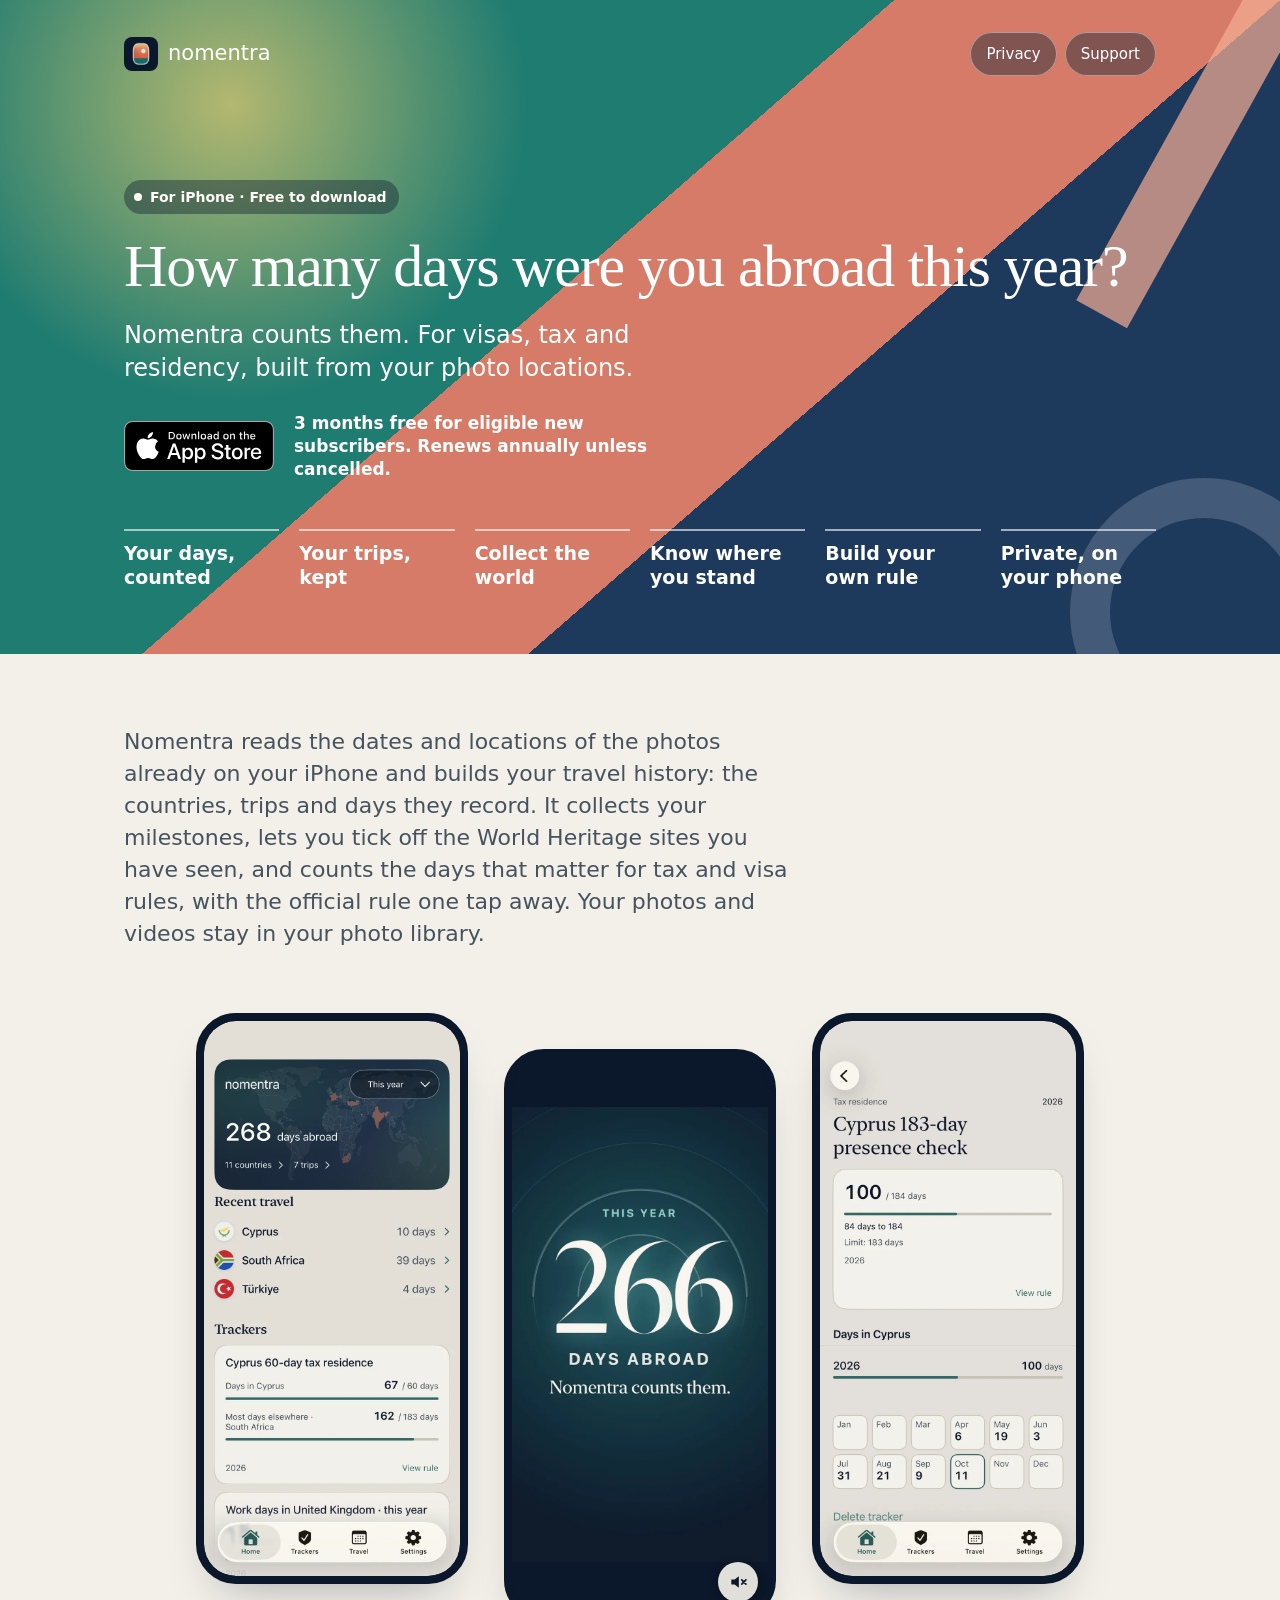
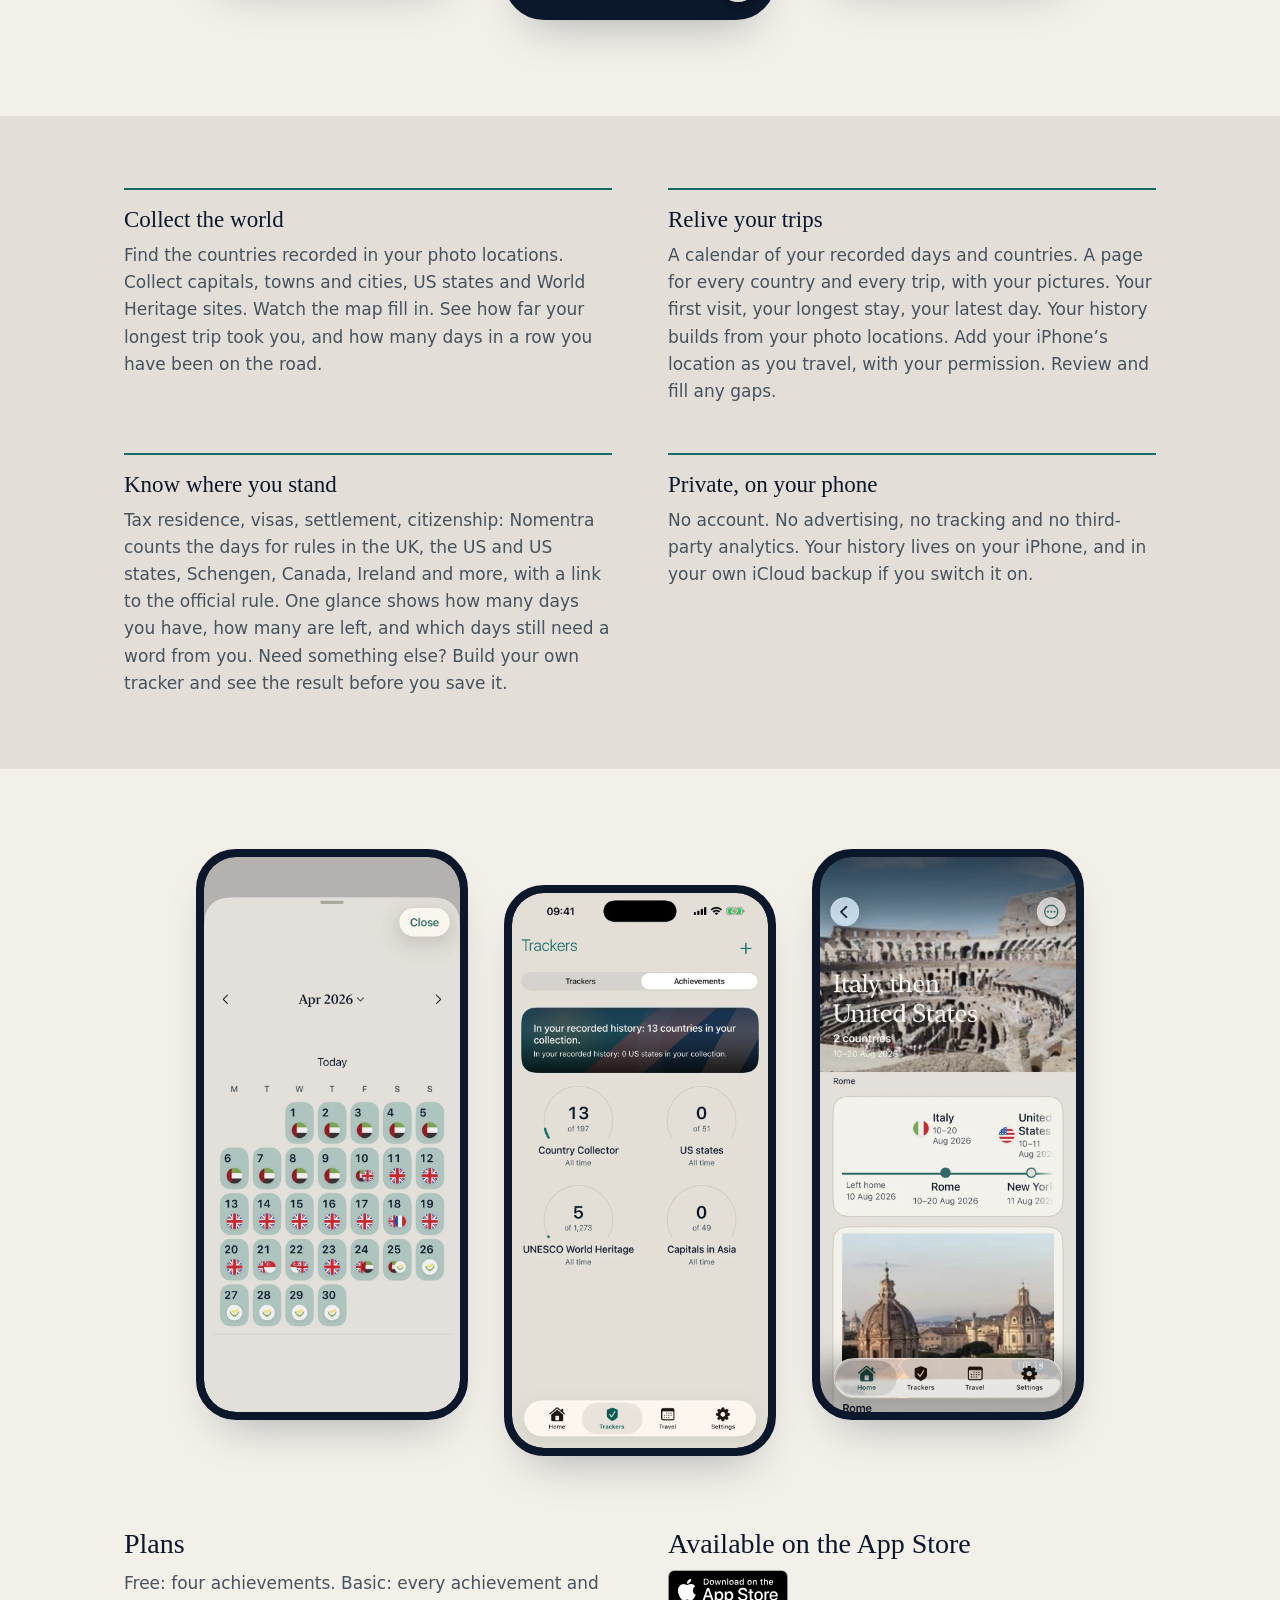
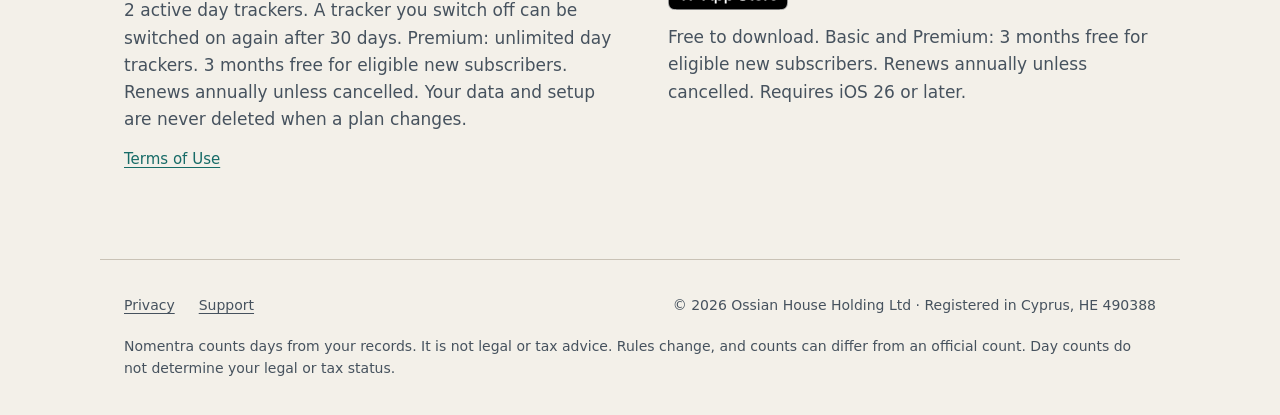
==== commit 719837cd: "Home page: new headline that names the problem Owner, 28 Nov 2026: the headline must be punchier, sa" ====
--- a/index.html
+++ b/index.html
@@ -39,7 +39,8 @@
     <div class="ribbon-art" aria-hidden="true"><span class="ribbon-ring"></span><span class="ribbon-strip"></span></div>
     <div class="wrap band-hero">
       <p class="status">For iPhone · Free to download</p>
-      <h1>Your travel history, built from your photo locations.</h1>
+      <h1>How many days were you abroad this year?</h1>
+      <p class="hero-sub">Nomentra counts them. For visas, tax and residency, built from your photo locations.</p>
       <div class="hero-get">
         <a class="store-badge" href="https://apps.apple.com/app/id6806285118"><img src="assets/app-store-badge.svg" width="150" height="50" alt="Download on the App Store"></a>
         <p>3&nbsp;months free for eligible new subscribers. Renews annually unless cancelled.</p>
@@ -132,5 +133,6 @@
   <span>© 2026 Ossian House Holding Ltd · Registered in Cyprus, HE 490388</span>
   <p class="not-advice">Nomentra counts days from your records. It is not legal or tax advice. Rules change, and counts can differ from an official count. Day counts do not determine your legal or tax status.</p>
 </footer>
+<!-- Cloudflare Web Analytics --><script type='module' src='https://static.cloudflareinsights.com/beacon.min.js' data-cf-beacon='{"token": "aa8c3af5af454097ade4d5692a07d11d"}'></script><!-- End Cloudflare Web Analytics -->
 </body>
 </html>
--- a/style.css
+++ b/style.css
@@ -75,6 +75,7 @@
 .status{display:inline-flex;align-items:center;gap:8px;margin:0 0 20px;padding:6px 12px 6px 10px;border:1px solid var(--line);border-radius:999px;font-size:14px;font-weight:600;color:var(--ink)}
 .status::before{content:"";width:8px;height:8px;border-radius:50%;background:var(--teal)}
 .hero h1,.band h1{font-size:clamp(42px,9.5vw,72px);line-height:1.04;font-weight:500;letter-spacing:-.02em;margin-bottom:20px}
+.hero-sub{font-family:var(--sans);font-size:clamp(19px,2.4vw,24px);line-height:1.35;font-weight:500;color:var(--hero-ink);margin:0;max-width:26em}
 .lede{font-size:clamp(19px,2.4vw,22px);line-height:1.45;color:var(--ink-2);max-width:31em;margin:0}
 
 .phones{margin:0;display:flex;flex-direction:column;align-items:center}
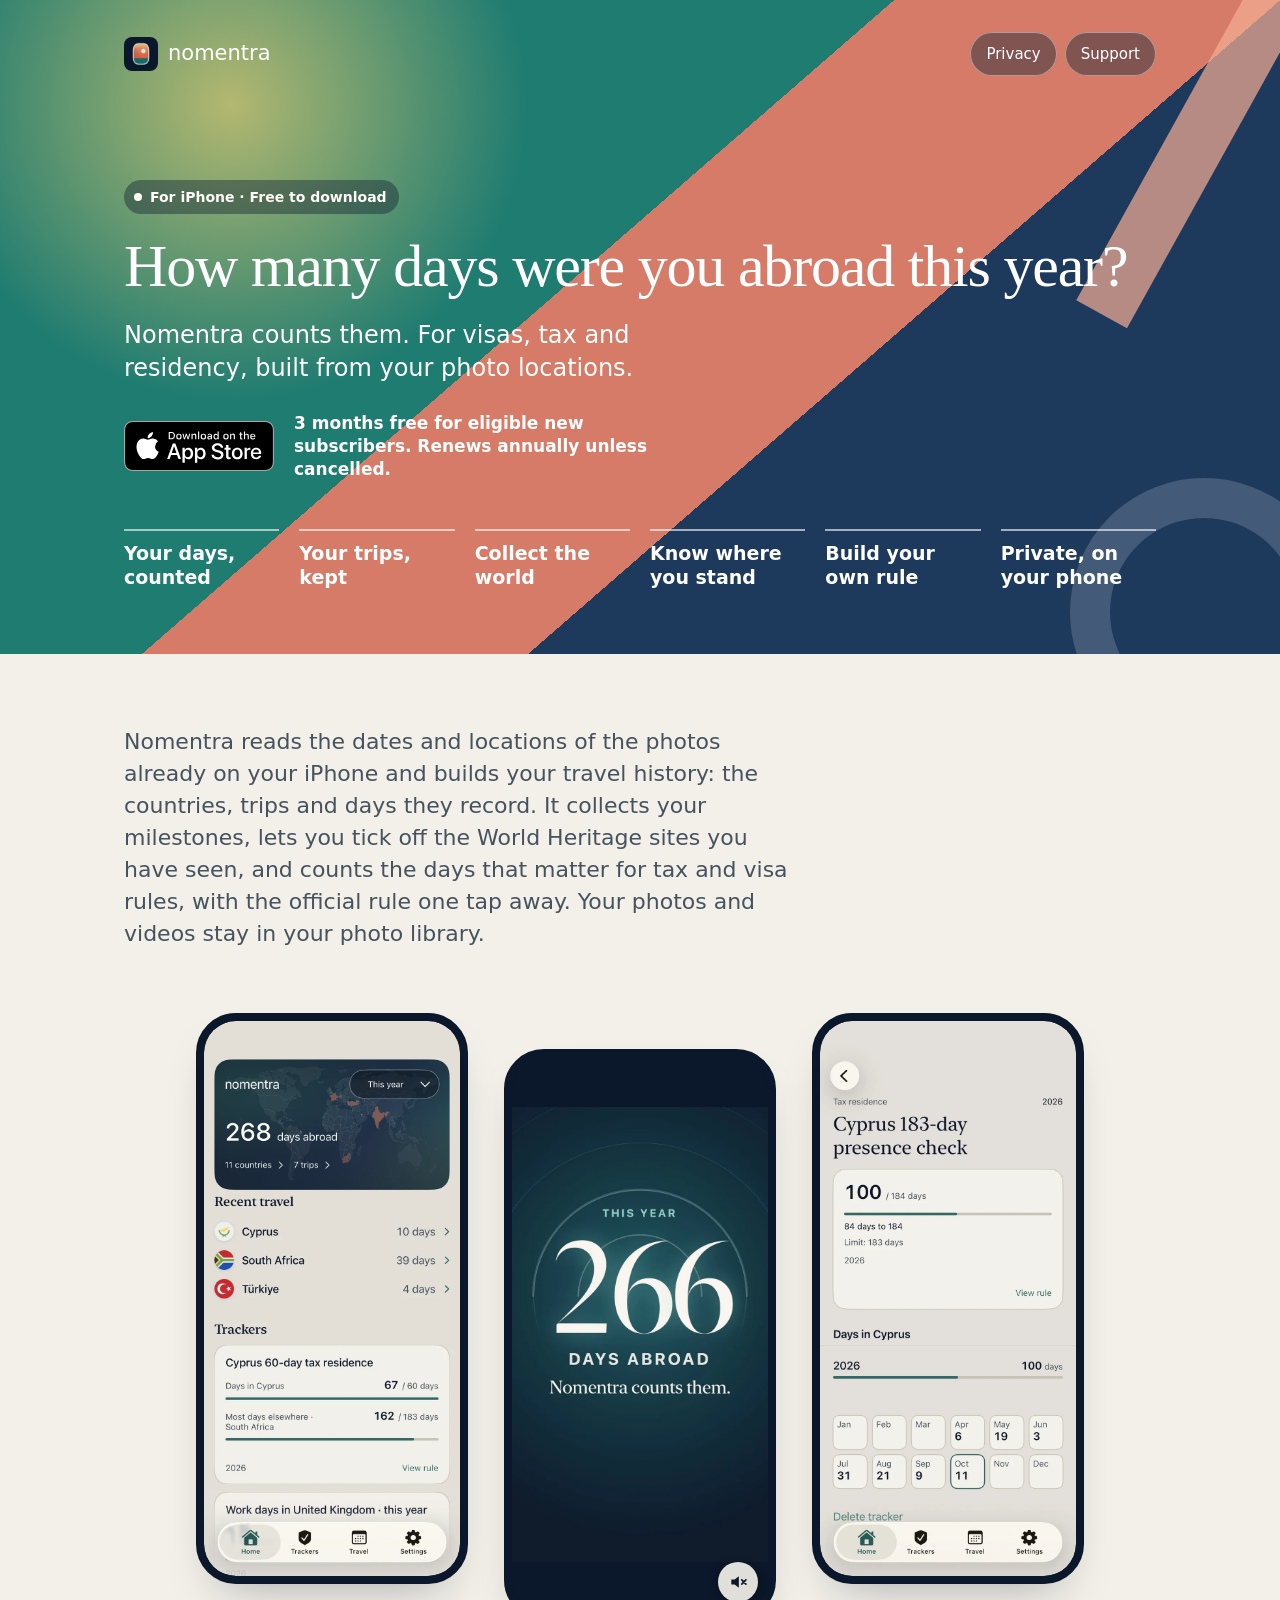
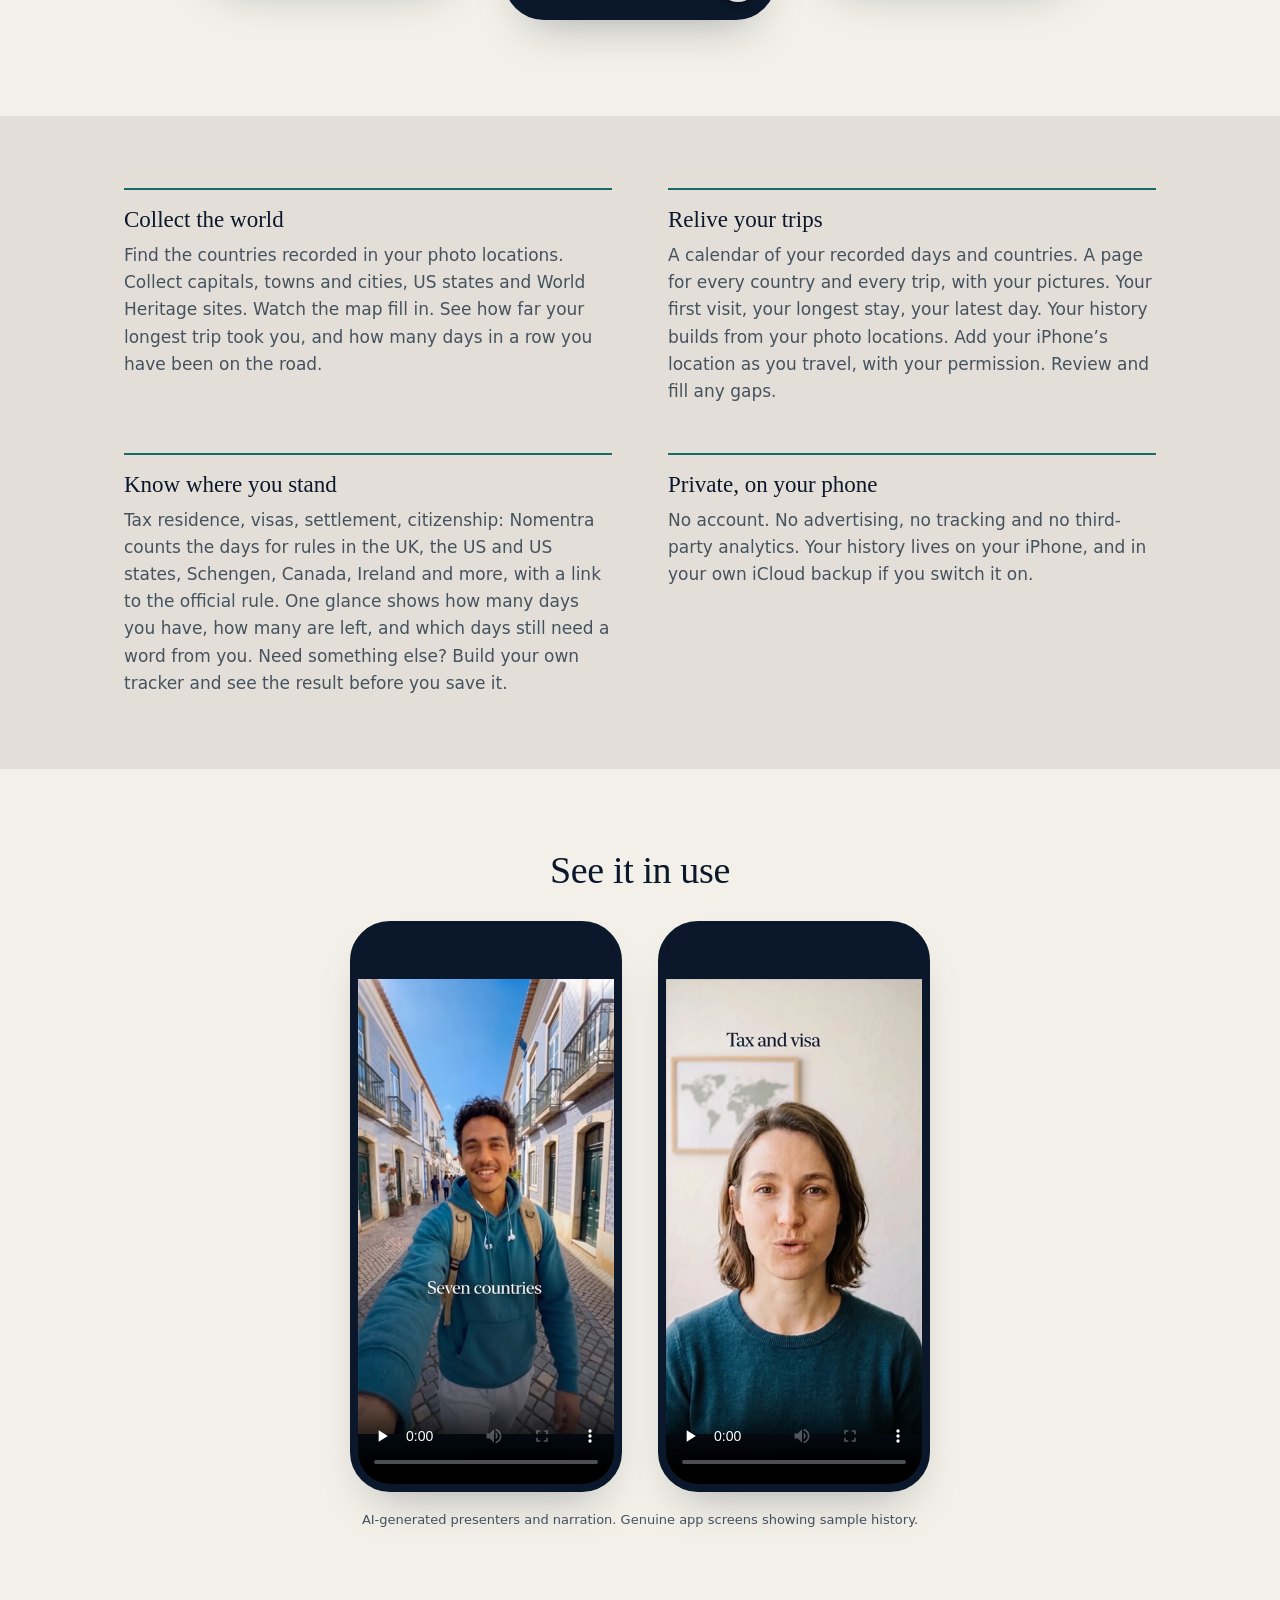
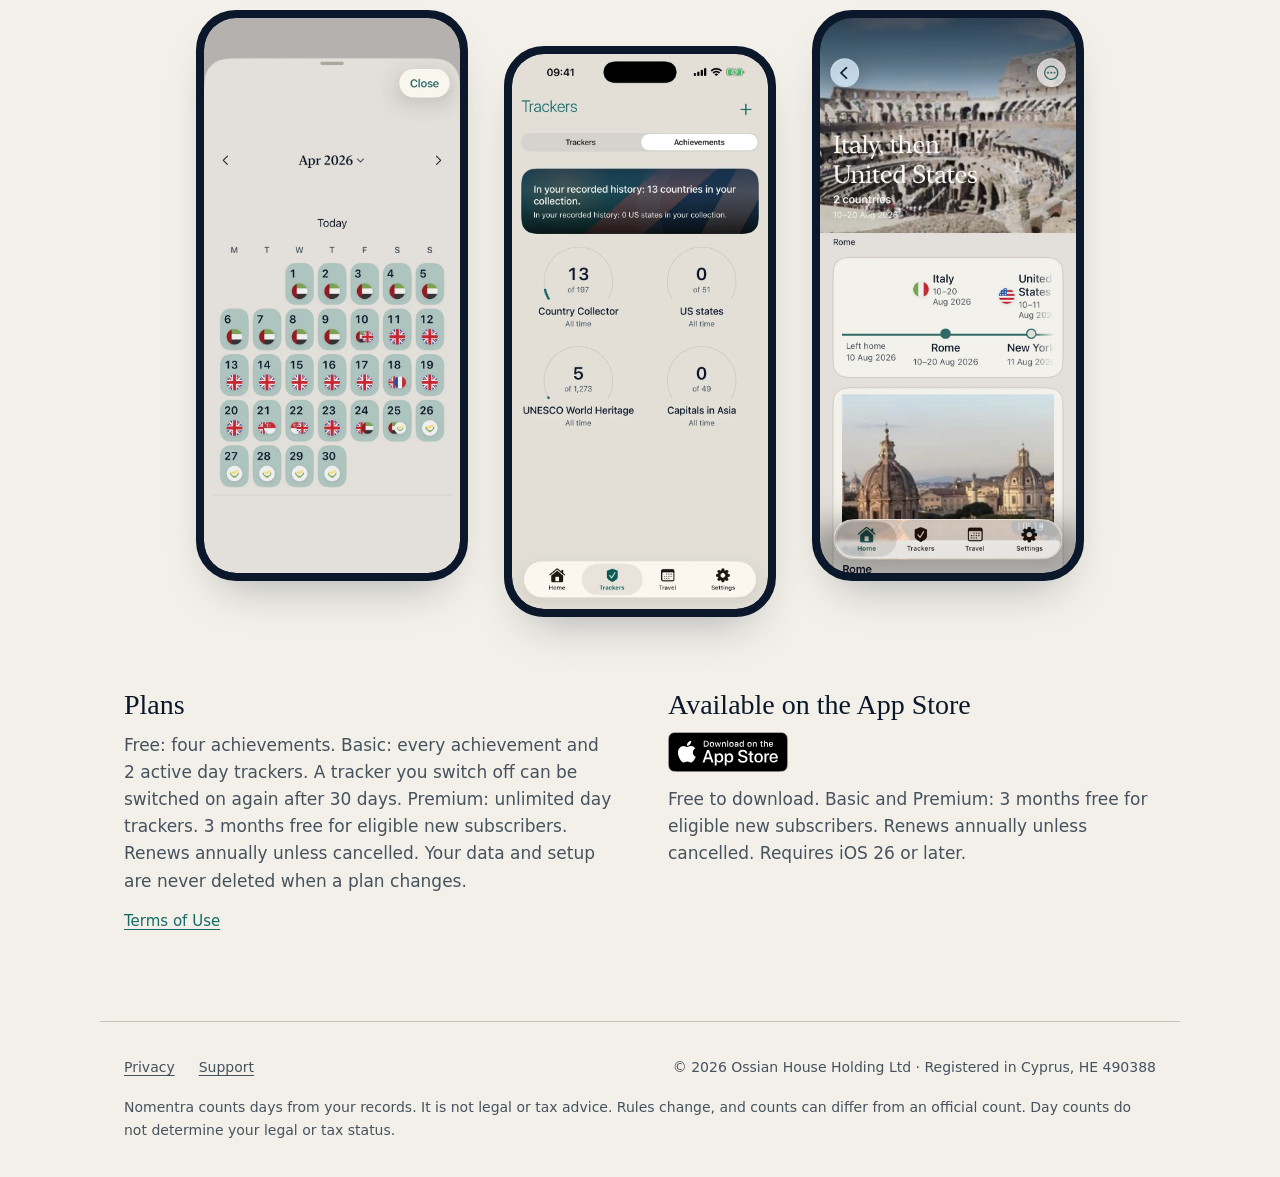
==== commit 0a0cb16f: "Draft: a See it in use section with the nomad and presenter videos (not for publishing yet) Owner, 2" ====
--- a/index.html
+++ b/index.html
@@ -97,6 +97,15 @@
     </div>
   </section>
 
+  <figure class="wrap phones more seeit" id="see-it">
+    <h2>See it in use</h2>
+    <div class="phones-row">
+      <div class="phone film-phone"><video controls playsinline preload="none" width="720" height="1280" poster="assets/nomentra-nomad-poster.webp" aria-label="Video: a traveller counts his Schengen days with Nomentra"><source src="assets/nomentra-nomad.mp4" type="video/mp4"></video></div>
+      <div class="phone film-phone"><video controls playsinline preload="none" width="720" height="1280" poster="assets/nomentra-presenter-poster.webp" aria-label="Video: a presenter explains what Nomentra counts"><source src="assets/nomentra-presenter.mp4" type="video/mp4"></video></div>
+    </div>
+    <figcaption>AI-generated presenters and narration. Genuine app screens showing sample history.</figcaption>
+  </figure>
+
   <figure class="wrap phones more">
     <div class="phones-row">
       <div class="phone"><img src="assets/app-calendar-month.webp" width="786" height="1704" loading="lazy" alt="A monthly calendar with each day marked by its country flag."></div>
--- a/style.css
+++ b/style.css
@@ -92,6 +92,9 @@
 .phone:nth-child(3){display:none}
 .phones figcaption{margin-top:18px;font-size:13px;color:var(--ink-2);text-align:center}
 .phones.more{margin:0 auto;padding-top:56px}
+.seeit h2{font-size:clamp(28px,4.6vw,38px);line-height:1.15;font-weight:500;letter-spacing:-.01em;margin:0 0 28px;text-align:center}
+.seeit .film-phone video{cursor:pointer}
+.phones.more.seeit .phone,.phones.more.seeit .phone:nth-child(2){margin-top:0}
 .phones.more .phones-row{flex-wrap:wrap;row-gap:20px}
 .phones.more .phone{flex:0 1 calc(50% - 7px);max-width:272px}
 .phones.more .phone:nth-child(2){margin-top:0}
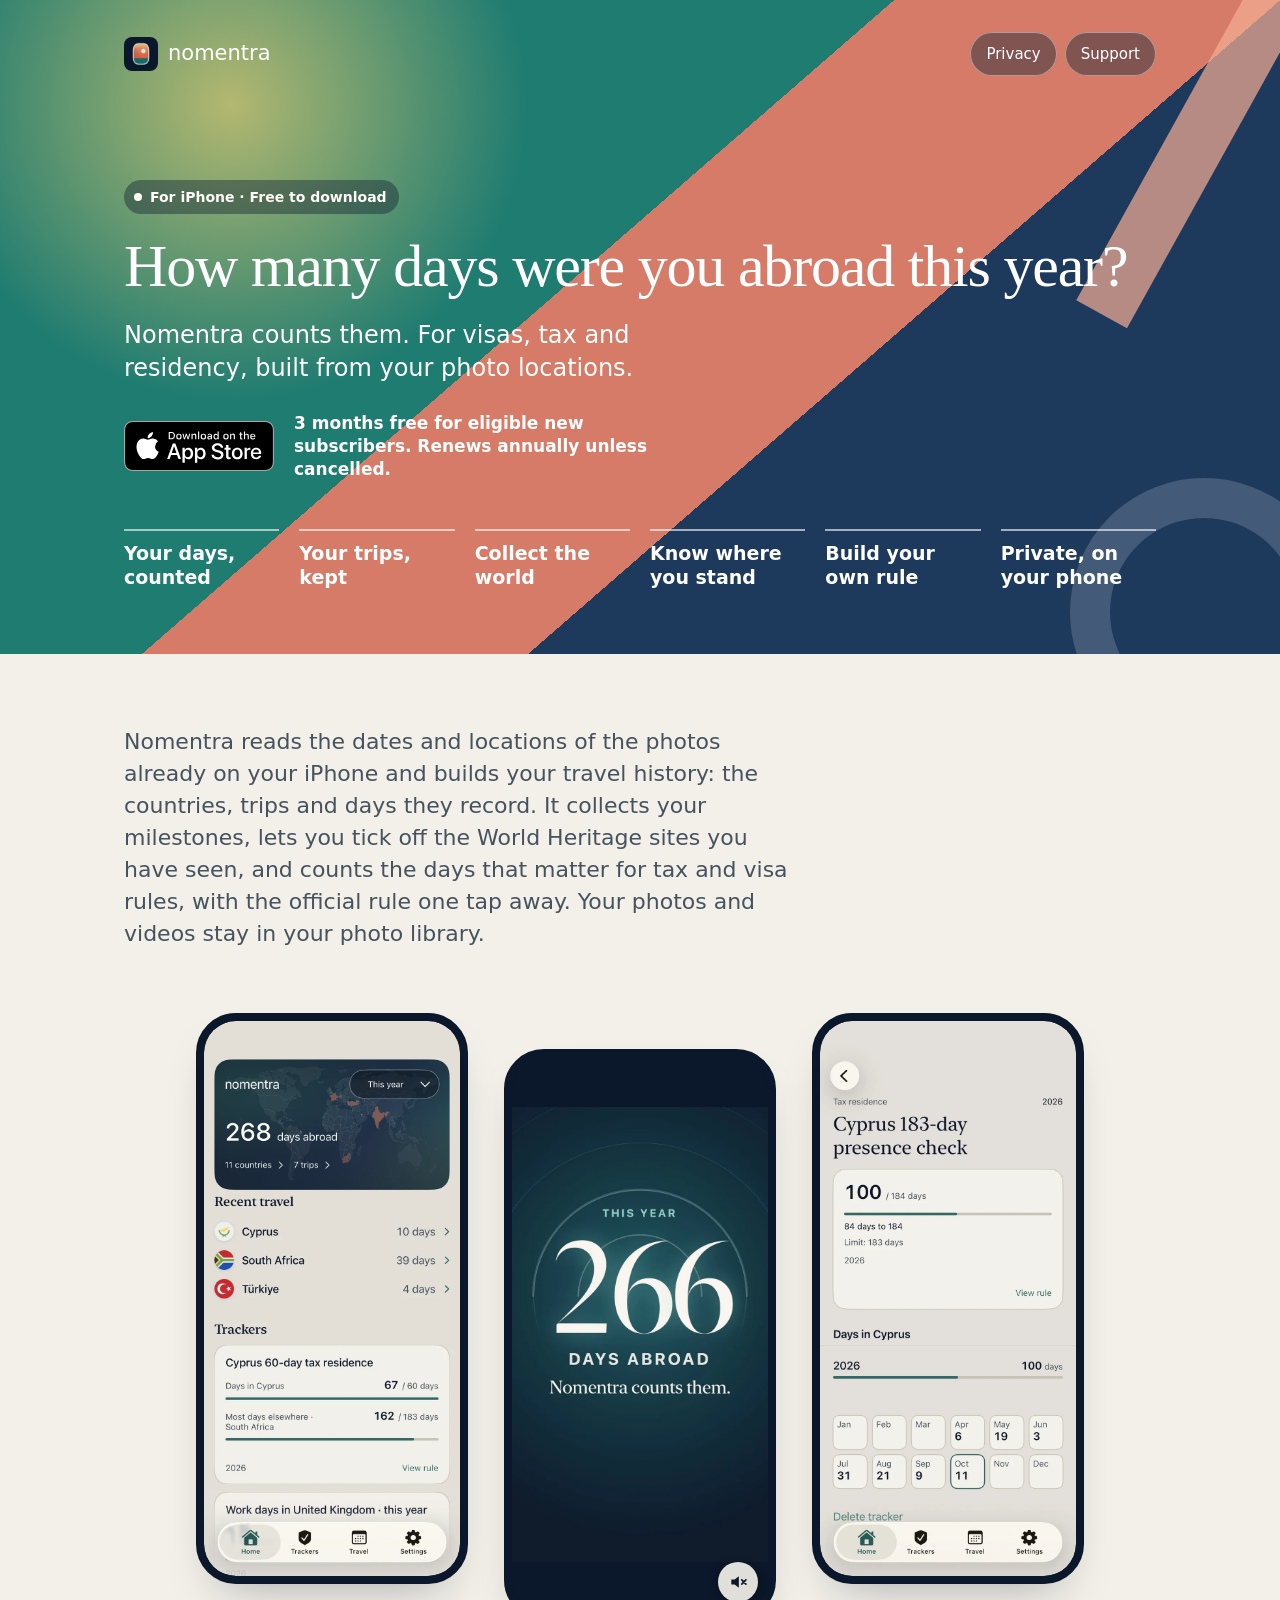
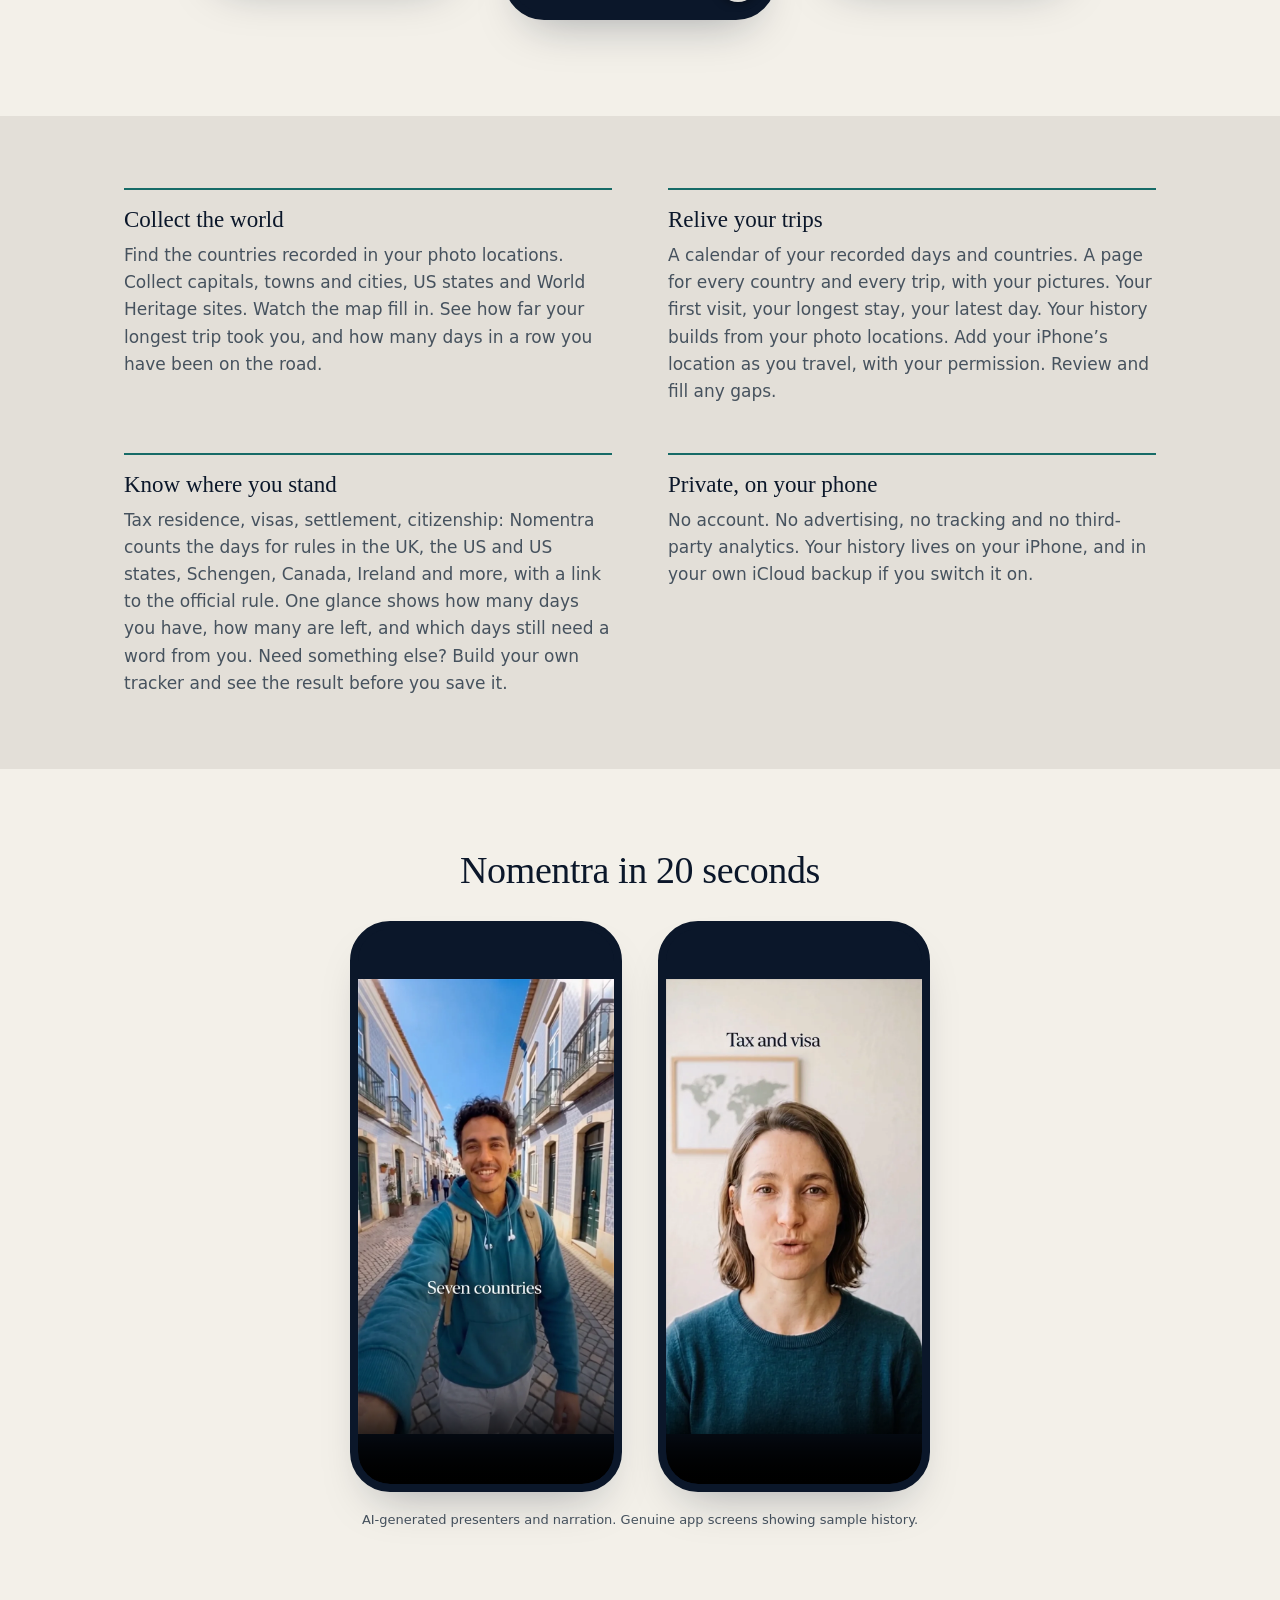
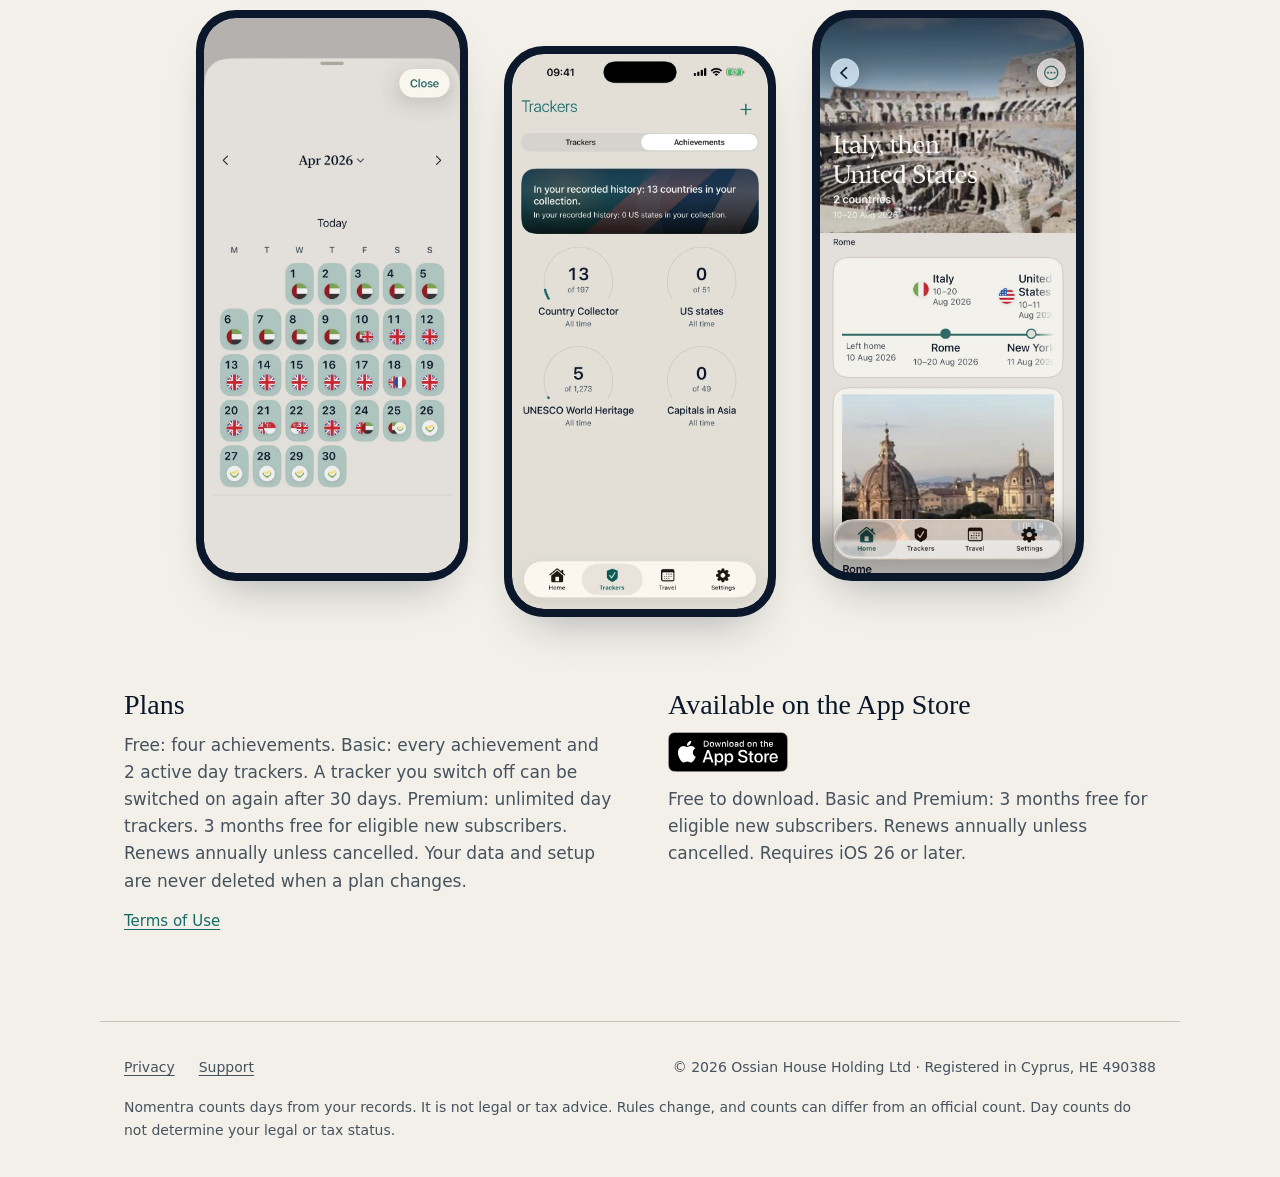
==== commit 59492b95: "Draft: heading changed to Nomentra in 20 seconds (owner: the videos are promos, not the app in use) " ====
--- a/index.html
+++ b/index.html
@@ -98,7 +98,7 @@
   </section>
 
   <figure class="wrap phones more seeit" id="see-it">
-    <h2>See it in use</h2>
+    <h2>Nomentra in 20 seconds</h2>
     <div class="phones-row">
       <div class="phone film-phone"><video controls playsinline preload="none" width="720" height="1280" poster="assets/nomentra-nomad-poster.webp" aria-label="Video: a traveller counts his Schengen days with Nomentra"><source src="assets/nomentra-nomad.mp4" type="video/mp4"></video></div>
       <div class="phone film-phone"><video controls playsinline preload="none" width="720" height="1280" poster="assets/nomentra-presenter-poster.webp" aria-label="Video: a presenter explains what Nomentra counts"><source src="assets/nomentra-presenter.mp4" type="video/mp4"></video></div>
